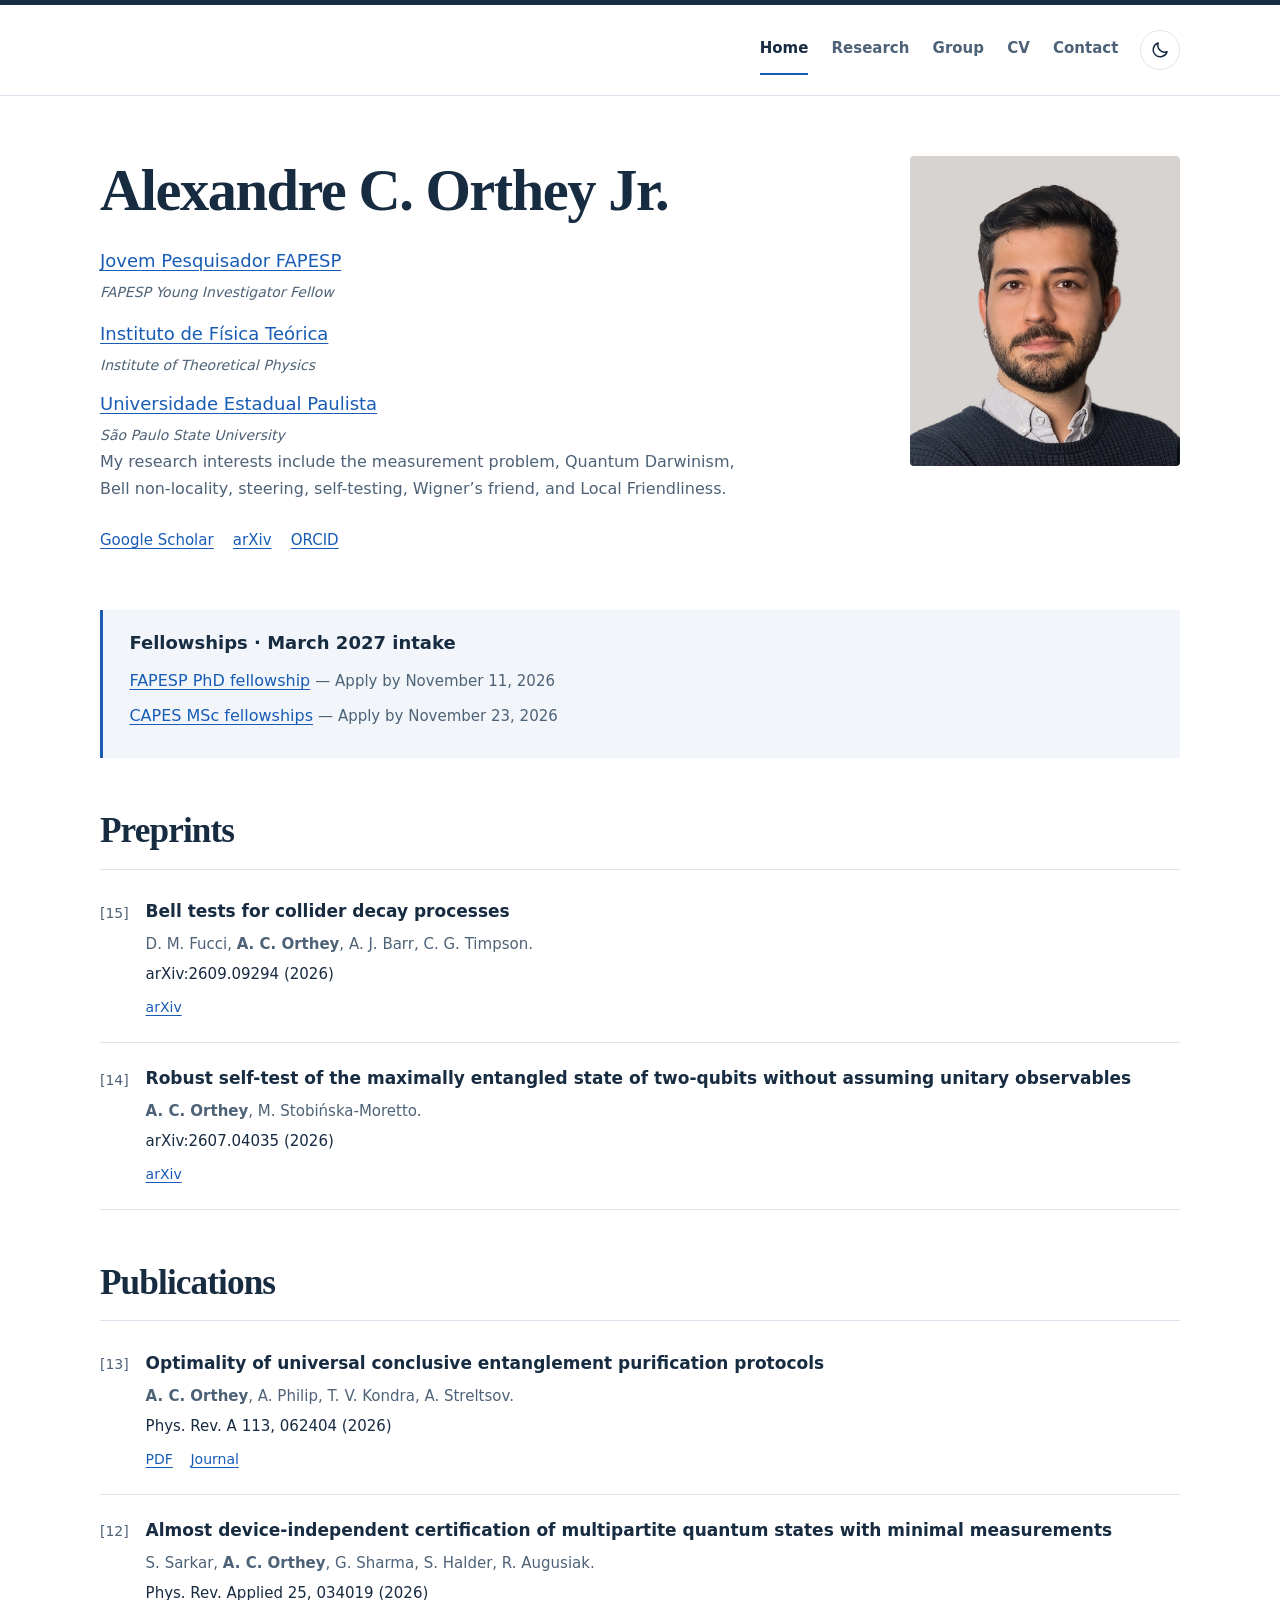
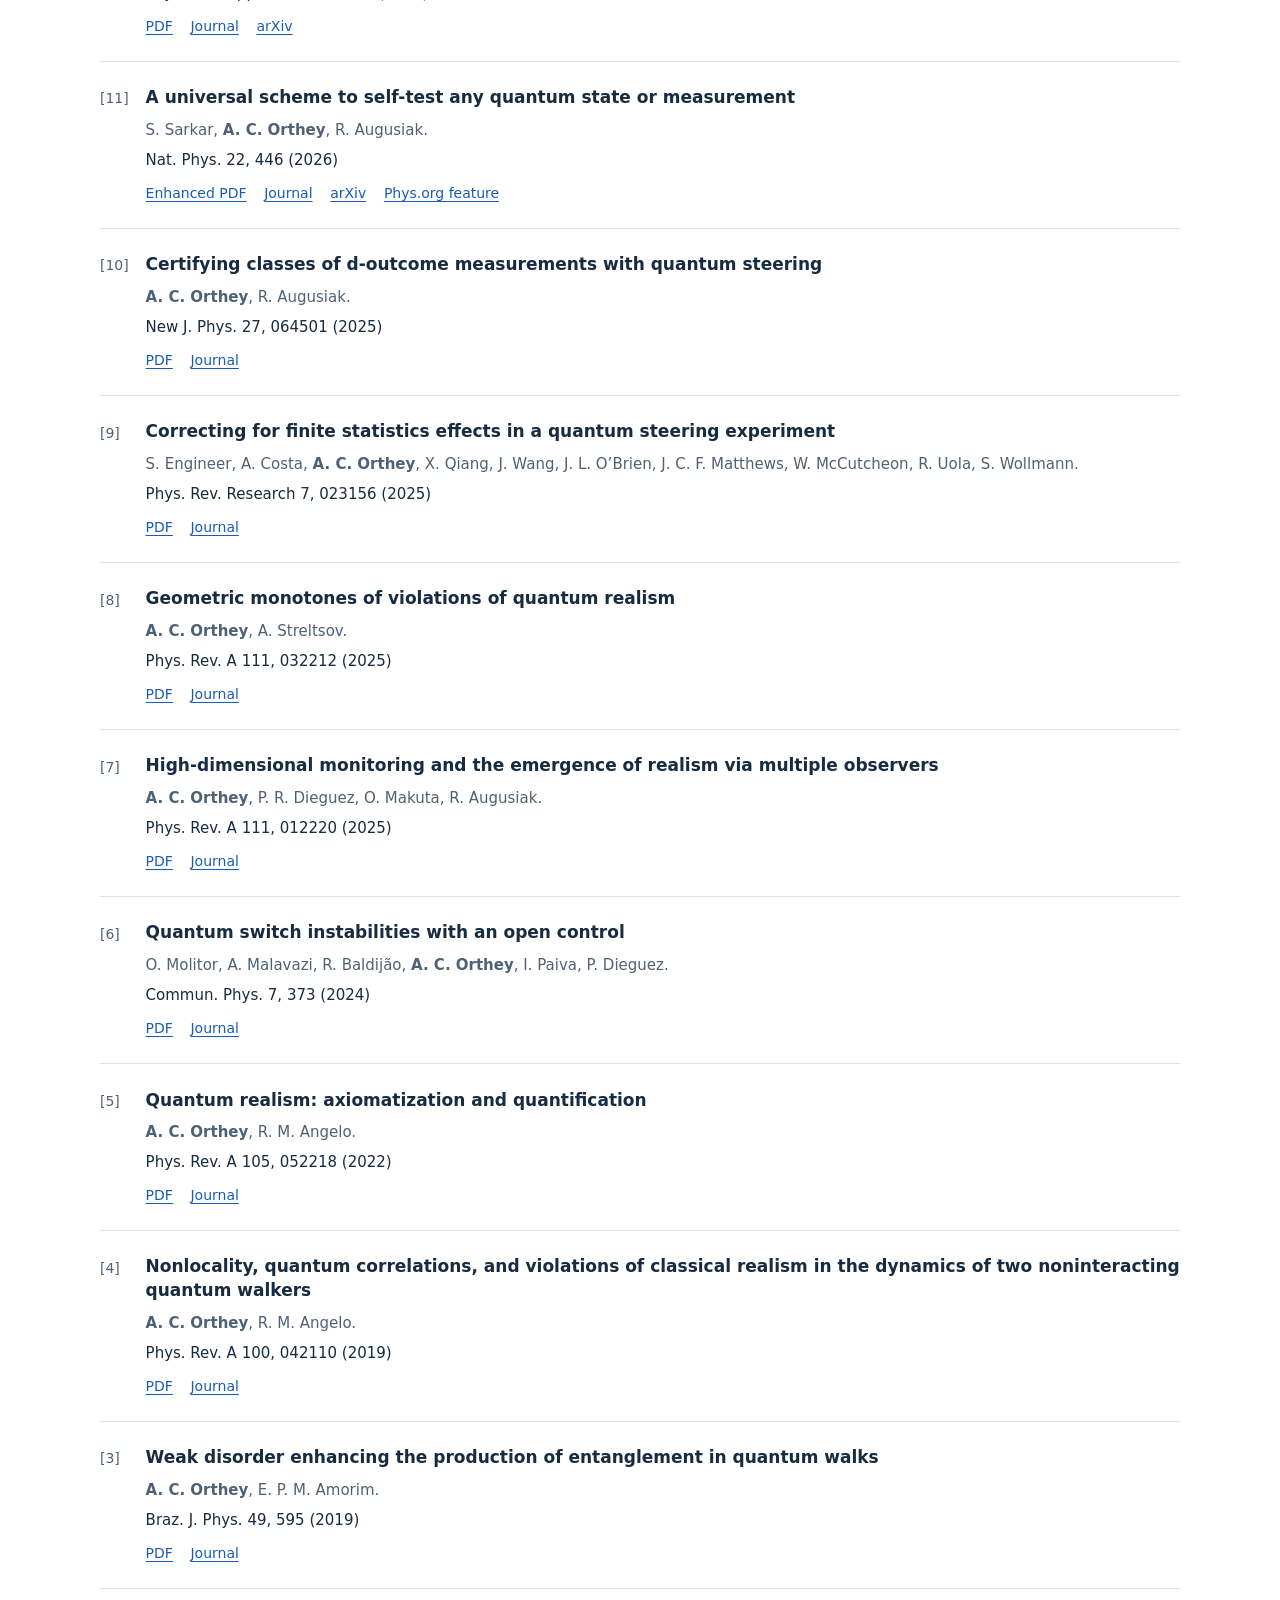
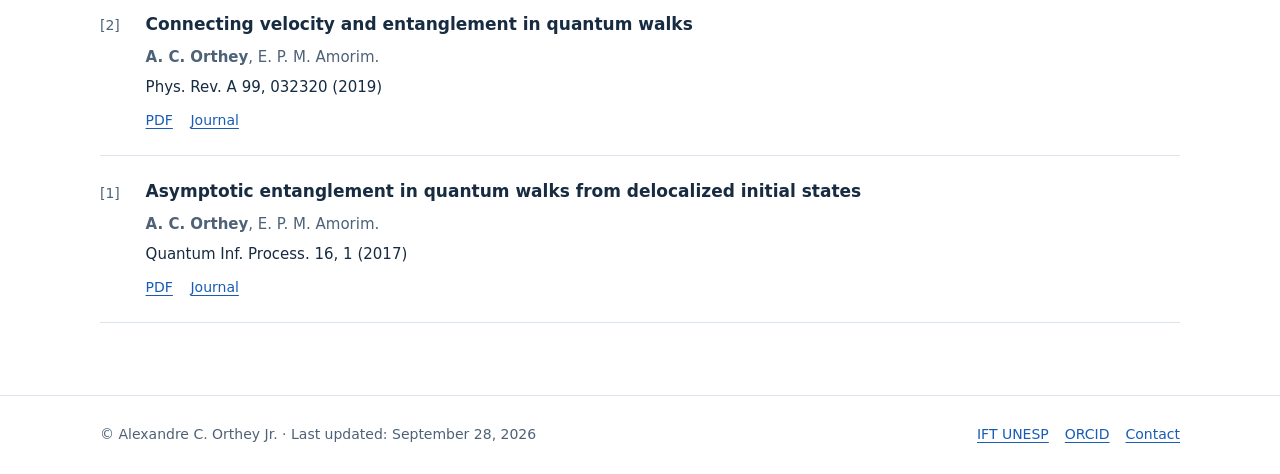
==== index.html @ 75fb73fb "Show FAPESP fellowship in Portuguese with italic English translation" ====
<!doctype html>
<html lang="en">
<head>
  <meta charset="utf-8">
  <meta name="viewport" content="width=device-width, initial-scale=1">
  <title>Alexandre C. Orthey Jr. | Quantum foundations</title>
  <meta name="description" content="Alexandre C. Orthey Jr. — quantum foundations and quantum information researcher at IFT UNESP. Research, publications, group, and academic background.">
  <link rel="icon" type="image/svg+xml" href="assets/cat.svg">
  <script>
    (function () {
      try {
        var saved = localStorage.getItem("theme");
        var theme = saved === "light" || saved === "dark"
          ? saved
          : (window.matchMedia("(prefers-color-scheme: dark)").matches ? "dark" : "light");
        document.documentElement.dataset.theme = theme;
      } catch (error) {
        document.documentElement.dataset.theme =
          window.matchMedia("(prefers-color-scheme: dark)").matches ? "dark" : "light";
      }
    }());
  </script>
  <link rel="stylesheet" href="assets/style.css?v=20260913-2">
  <script src="assets/theme.js" defer></script>
  <script data-goatcounter="https://orthey.goatcounter.com/count"
          async src="https://gc.zgo.at/count.js"></script>
  <link rel="canonical" href="https://orthey.github.io/">
</head>
<body>
  <a class="skip-link" href="#main">Skip to content</a>
  <!-- SHARED HEADER: if changing a navigation label, update it in all five pages. -->
  <header class="site-header">
    <div class="wrap header-inner header-inner-home">
      <div class="header-actions">
        <nav aria-label="Main navigation">
          <ul class="navigation">
            <li><a href="index.html" aria-current="page">Home</a></li>
            <li><a href="research.html">Research</a></li>
            <li><a href="group.html">Group</a></li>
            <li><a href="cv.html">CV</a></li>
            <li><a href="contact.html">Contact</a></li>
          </ul>
        </nav>
        <button class="theme-toggle" type="button" aria-label="Switch to dark mode" aria-pressed="false" title="Switch to dark mode">
          <svg viewBox="0 0 24 24" aria-hidden="true">
            <path class="theme-icon-moon" d="M20.5 14.2A8.5 8.5 0 0 1 9.8 3.5 8.5 8.5 0 1 0 20.5 14.2Z"/>
            <g class="theme-icon-sun">
              <circle cx="12" cy="12" r="3.5"/>
              <path d="M12 2v2M12 20v2M4.9 4.9l1.4 1.4M17.7 17.7l1.4 1.4M2 12h2M20 12h2M4.9 19.1l1.4-1.4M17.7 6.3l1.4-1.4"/>
            </g>
          </svg>
        </button>
      </div>
    </div>
  </header>
  <main class="wrap" id="main">
    <!-- INTRODUCTION -->
    <section class="hero" aria-labelledby="profile-title">
      <div>
        <h1 id="profile-title">Alexandre C. Orthey Jr.</h1>
        <div class="affiliation">
          <div class="affiliation-fellowship">
            <a href="https://bv.fapesp.br/en/auxilios/119982/quantum-resources-and-applications-in-extended-wigners-friend-scenarios/" lang="pt-BR">Jovem Pesquisador FAPESP</a><br>
            <em class="institution-translation">FAPESP Young Investigator Fellow</em>
          </div>
          <div class="institution">
            <a href="https://www.ift.unesp.br/" lang="pt-BR">Instituto de Física Teórica</a><br>
            <em class="institution-translation">Institute of Theoretical Physics</em>
          </div>
          <div class="institution">
            <a href="https://www2.unesp.br/" lang="pt-BR">Universidade Estadual Paulista</a><br>
            <em class="institution-translation">São Paulo State University</em>
          </div>
        </div>
        <p class="interests">My research interests include the measurement problem, Quantum Darwinism, Bell non-locality, steering, self-testing, Wigner’s friend, and Local Friendliness.</p>
        <div class="profile-links"><a href="https://scholar.google.com/citations?hl=en&amp;user=_CFKh98AAAAJ&amp;view_op=list_works&amp;sortby=pubdate">Google Scholar</a> <a href="https://arxiv.org/a/orthey_a_1.html">arXiv</a> <a href="https://orcid.org/0000-0001-8111-3944">ORCID</a></div>
      </div>
      <div class="hero-photo"><img class="portrait" src="assets/images/alexandre-orthey.jpg?v=20c31b17df38" alt="Alexandre C. Orthey Jr." width="270" height="310"></div>
    </section>

    <!-- OPPORTUNITIES: update these dates when a call changes. -->
    <section class="opportunities" aria-labelledby="opportunities-title">
      <h2 id="opportunities-title">Fellowships · March 2027 intake</h2>
      <p><a href="https://fapesp.br/oportunidades/9779/">FAPESP PhD fellowship</a> <span class="deadline">— Apply by November 11, 2026</span></p>
      <p><a href="https://www.ift.unesp.br/#!/pesquisa/ingresso/">CAPES MSc fellowships</a> <span class="deadline">— Apply by November 23, 2026</span></p>
    </section>

    <section class="section" aria-labelledby="preprints-title">
      <div class="section-heading"><h2 id="preprints-title">Preprints</h2></div>
      <ul class="publications">
      <!-- PUBLICATION 15: copy this entire li block to add another paper. -->
      <li class="publication">
        <span class="publication-number">[15]</span>
        <div>
          <span class="publication-title">Bell tests for collider decay processes</span>
          <p class="authors">D. M. Fucci, <strong>A. C. Orthey</strong>, A. J. Barr, C. G. Timpson.</p>
          <p class="journal">arXiv:2609.09294 (2026)</p>
          <div class="publication-links"><a href="https://arxiv.org/abs/2609.09294">arXiv</a></div>
        </div>
      </li>
      <!-- PUBLICATION 14: copy this entire li block to add another paper. -->
      <li class="publication">
        <span class="publication-number">[14]</span>
        <div>
          <span class="publication-title">Robust self-test of the maximally entangled state of two-qubits without assuming unitary observables</span>
          <p class="authors"><strong>A. C. Orthey</strong>, M. Stobińska-Moretto.</p>
          <p class="journal">arXiv:2607.04035 (2026)</p>
          <div class="publication-links"><a href="https://arxiv.org/abs/2607.04035">arXiv</a></div>
        </div>
      </li>
      </ul>
    </section>

    <section class="section" aria-labelledby="publications-title">
      <div class="section-heading"><h2 id="publications-title">Publications</h2></div>
      <ul class="publications">
      <!-- PUBLICATION 13: copy this entire li block to add another paper. -->
      <li class="publication">
        <span class="publication-number">[13]</span>
        <div>
          <span class="publication-title">Optimality of universal conclusive entanglement purification protocols</span>
          <p class="authors"><strong>A. C. Orthey</strong>, A. Philip, T. V. Kondra, A. Streltsov.</p>
          <p class="journal">Phys. Rev. A 113, 062404 (2026)</p>
          <div class="publication-links"><a href="papers/orthey2026optimality.pdf">PDF</a> <a href="https://doi.org/10.1103/bz3j-9njg">Journal</a></div>
        </div>
      </li>
      <!-- PUBLICATION 12: copy this entire li block to add another paper. -->
      <li class="publication">
        <span class="publication-number">[12]</span>
        <div>
          <span class="publication-title">Almost device-independent certification of multipartite quantum states with minimal measurements</span>
          <p class="authors">S. Sarkar, <strong>A. C. Orthey</strong>, G. Sharma, S. Halder, R. Augusiak.</p>
          <p class="journal">Phys. Rev. Applied 25, 034019 (2026)</p>
          <div class="publication-links"><a href="papers/sarkar2026almost.pdf">PDF</a> <a href="https://doi.org/10.1103/d1bt-sg46">Journal</a> <a href="http://arxiv.org/abs/2402.18522">arXiv</a></div>
        </div>
      </li>
      <!-- PUBLICATION 11: copy this entire li block to add another paper. -->
      <li class="publication">
        <span class="publication-number">[11]</span>
        <div>
          <span class="publication-title">A universal scheme to self-test any quantum state or measurement</span>
          <p class="authors">S. Sarkar, <strong>A. C. Orthey</strong>, R. Augusiak.</p>
          <p class="journal">Nat. Phys. 22, 446 (2026)</p>
          <div class="publication-links"><a href="https://rdcu.be/e6Bbq">Enhanced PDF</a> <a href="https://doi.org/10.1038/s41567-026-03181-y">Journal</a> <a href="https://arxiv.org/abs/2312.04405">arXiv</a> <a href="https://phys.org/news/2026-03-universal-scheme-quantum-state.html">Phys.org feature</a></div>
        </div>
      </li>
      <!-- PUBLICATION 10: copy this entire li block to add another paper. -->
      <li class="publication">
        <span class="publication-number">[10]</span>
        <div>
          <span class="publication-title">Certifying classes of d-outcome measurements with quantum steering</span>
          <p class="authors"><strong>A. C. Orthey</strong>, R. Augusiak.</p>
          <p class="journal">New J. Phys. 27, 064501 (2025)</p>
          <div class="publication-links"><a href="papers/orthey2025certifying.pdf">PDF</a> <a href="https://doi.org/10.1088/1367-2630/adda73">Journal</a></div>
        </div>
      </li>
      <!-- PUBLICATION 9: copy this entire li block to add another paper. -->
      <li class="publication">
        <span class="publication-number">[9]</span>
        <div>
          <span class="publication-title">Correcting for finite statistics effects in a quantum steering experiment</span>
          <p class="authors">S. Engineer, A. Costa, <strong>A. C. Orthey</strong>, X. Qiang, J. Wang, J. L. O’Brien, J. C. F. Matthews, W. McCutcheon, R. Uola, S. Wollmann.</p>
          <p class="journal">Phys. Rev. Research 7, 023156 (2025)</p>
          <div class="publication-links"><a href="papers/engineer2025correcting.pdf">PDF</a> <a href="https://doi.org/10.1103/PhysRevResearch.7.023156">Journal</a></div>
        </div>
      </li>
      <!-- PUBLICATION 8: copy this entire li block to add another paper. -->
      <li class="publication">
        <span class="publication-number">[8]</span>
        <div>
          <span class="publication-title">Geometric monotones of violations of quantum realism</span>
          <p class="authors"><strong>A. C. Orthey</strong>, A. Streltsov.</p>
          <p class="journal">Phys. Rev. A 111, 032212 (2025)</p>
          <div class="publication-links"><a href="papers/orthey2025geometric.pdf">PDF</a> <a href="https://doi.org/10.1103/PhysRevA.111.032212">Journal</a></div>
        </div>
      </li>
      <!-- PUBLICATION 7: copy this entire li block to add another paper. -->
      <li class="publication">
        <span class="publication-number">[7]</span>
        <div>
          <span class="publication-title">High-dimensional monitoring and the emergence of realism via multiple observers</span>
          <p class="authors"><strong>A. C. Orthey</strong>, P. R. Dieguez, O. Makuta, R. Augusiak.</p>
          <p class="journal">Phys. Rev. A 111, 012220 (2025)</p>
          <div class="publication-links"><a href="papers/orthey2025high.pdf">PDF</a> <a href="https://doi.org/10.1103/PhysRevA.111.012220">Journal</a></div>
        </div>
      </li>
      <!-- PUBLICATION 6: copy this entire li block to add another paper. -->
      <li class="publication">
        <span class="publication-number">[6]</span>
        <div>
          <span class="publication-title">Quantum switch instabilities with an open control</span>
          <p class="authors">O. Molitor, A. Malavazi, R. Baldijão, <strong>A. C. Orthey</strong>, I. Paiva, P. Dieguez.</p>
          <p class="journal">Commun. Phys. 7, 373 (2024)</p>
          <div class="publication-links"><a href="papers/molitor_et_al-2024-communications_physics.pdf">PDF</a> <a href="https://doi.org/10.1038/s42005-024-01843-y">Journal</a></div>
        </div>
      </li>
      <!-- PUBLICATION 5: copy this entire li block to add another paper. -->
      <li class="publication">
        <span class="publication-number">[5]</span>
        <div>
          <span class="publication-title">Quantum realism: axiomatization and quantification</span>
          <p class="authors"><strong>A. C. Orthey</strong>, R. M. Angelo.</p>
          <p class="journal">Phys. Rev. A 105, 052218 (2022)</p>
          <div class="publication-links"><a href="papers/orthey2022quantum.pdf">PDF</a> <a href="https://doi.org/10.1103/PhysRevA.105.052218">Journal</a></div>
        </div>
      </li>
      <!-- PUBLICATION 4: copy this entire li block to add another paper. -->
      <li class="publication">
        <span class="publication-number">[4]</span>
        <div>
          <span class="publication-title">Nonlocality, quantum correlations, and violations of classical realism in the dynamics of two noninteracting quantum walkers</span>
          <p class="authors"><strong>A. C. Orthey</strong>, R. M. Angelo.</p>
          <p class="journal">Phys. Rev. A 100, 042110 (2019)</p>
          <div class="publication-links"><a href="papers/orthey2019nonlocality.pdf">PDF</a> <a href="https://doi.org/10.1103/PhysRevA.100.042110">Journal</a></div>
        </div>
      </li>
      <!-- PUBLICATION 3: copy this entire li block to add another paper. -->
      <li class="publication">
        <span class="publication-number">[3]</span>
        <div>
          <span class="publication-title">Weak disorder enhancing the production of entanglement in quantum walks</span>
          <p class="authors"><strong>A. C. Orthey</strong>, E. P. M. Amorim.</p>
          <p class="journal">Braz. J. Phys. 49, 595 (2019)</p>
          <div class="publication-links"><a href="papers/orthey2019weak.pdf">PDF</a> <a href="https://doi.org/10.1007/s13538-019-00685-2">Journal</a></div>
        </div>
      </li>
      <!-- PUBLICATION 2: copy this entire li block to add another paper. -->
      <li class="publication">
        <span class="publication-number">[2]</span>
        <div>
          <span class="publication-title">Connecting velocity and entanglement in quantum walks</span>
          <p class="authors"><strong>A. C. Orthey</strong>, E. P. M. Amorim.</p>
          <p class="journal">Phys. Rev. A 99, 032320 (2019)</p>
          <div class="publication-links"><a href="papers/orthey2019connecting.pdf">PDF</a> <a href="https://doi.org/10.1103/PhysRevA.99.032320">Journal</a></div>
        </div>
      </li>
      <!-- PUBLICATION 1: copy this entire li block to add another paper. -->
      <li class="publication">
        <span class="publication-number">[1]</span>
        <div>
          <span class="publication-title">Asymptotic entanglement in quantum walks from delocalized initial states</span>
          <p class="authors"><strong>A. C. Orthey</strong>, E. P. M. Amorim.</p>
          <p class="journal">Quantum Inf. Process. 16, 1 (2017)</p>
          <div class="publication-links"><a href="papers/orthey2017asymptotic.pdf">PDF</a> <a href="https://doi.org/10.1007/s11128-017-1672-1">Journal</a></div>
        </div>
      </li>
      </ul>
    </section>
  </main>
  <footer class="site-footer">
    <div class="wrap footer-inner">
      <p>© Alexandre C. Orthey Jr. <span aria-hidden="true">·</span> Last updated: September 28, 2026</p>
      <div class="footer-links"><a href="https://www.ift.unesp.br/#!/en">IFT UNESP</a> <a href="https://orcid.org/0000-0001-8111-3944">ORCID</a> <a href="contact.html">Contact</a></div>
    </div>
  </footer>
</body>
</html>
---- assets/style.css ----
:root {
  color-scheme: light;
  --ink: #172b41;
  --muted: #4e6277;
  --accent: #185cb5;
  --line: #dce5ee;
  --soft: #f2f6fb;
  --paper: #fff;
  --link-hover: #0d3b78;
  --focus: #176bd2;
  --on-ink: #fff;
  --toggle-hover: #e7eef7;
}
:root[data-theme="dark"] {
  color-scheme: dark;
  --ink: #e7eef6;
  --muted: #a9b8c8;
  --accent: #78b7ff;
  --line: #2b4054;
  --soft: #132438;
  --paper: #0b1521;
  --link-hover: #acd3ff;
  --focus: #89c2ff;
  --on-ink: #0b1521;
  --toggle-hover: #1a3046;
}
@media (prefers-color-scheme: dark) {
  :root:not([data-theme]) {
    color-scheme: dark;
    --ink: #e7eef6;
    --muted: #a9b8c8;
    --accent: #78b7ff;
    --line: #2b4054;
    --soft: #132438;
    --paper: #0b1521;
    --link-hover: #acd3ff;
    --focus: #89c2ff;
    --on-ink: #0b1521;
    --toggle-hover: #1a3046;
  }
}
* { box-sizing: border-box; }
html { scroll-behavior: smooth; }
body { margin: 0; color: var(--ink); background: var(--paper); font: 1rem/1.7 system-ui, -apple-system, BlinkMacSystemFont, "Segoe UI", sans-serif; }
a { color: var(--accent); text-decoration-thickness: .07em; text-underline-offset: .18em; overflow-wrap: anywhere; }
a:hover { color: var(--link-hover); }
a:focus-visible { outline: 3px solid var(--focus); outline-offset: 5px; border-radius: 2px; }
img { max-width: 100%; height: auto; display: block; }
p { margin: 0 0 1.1rem; }
h1, h2, h3 { line-height: 1.2; font-weight: 600; }
h1, h2 { font-family: Georgia, "Times New Roman", serif; letter-spacing: -.025em; }
h1 { font-size: clamp(2.35rem, 5vw, 3.65rem); margin: 0 0 1.25rem; }
h2 { font-size: clamp(1.7rem, 3vw, 2.2rem); margin: 0 0 1.5rem; }
h3 { font-size: 1.15rem; margin: 0 0 .65rem; }
.wrap { width: min(1080px, calc(100% - 3rem)); margin-inline: auto; }
.skip-link { position: absolute; top: -6rem; left: 1rem; z-index: 10; padding: .7rem 1rem; background: var(--ink); color: var(--on-ink); }
.skip-link:focus { top: 1rem; }
.site-header { border-top: 5px solid var(--ink); border-bottom: 1px solid var(--line); }
.header-inner { min-height: 90px; display: flex; align-items: center; justify-content: space-between; gap: 2rem; }
.header-inner-home { justify-content: flex-end; }
.header-actions { display: flex; align-items: center; justify-content: flex-end; gap: 1.35rem; margin-left: auto; }
.brand { color: var(--ink); font-weight: 650; font-size: 1rem; text-decoration: none; white-space: nowrap; }
.navigation { display: flex; flex-wrap: wrap; gap: .4rem 1.45rem; padding: 0; margin: 0; list-style: none; }
.navigation a { display: block; padding: .7rem 0; color: var(--muted); font-size: .9375rem; font-weight: 550; text-decoration: none; border-bottom: 2px solid transparent; }
.navigation a[aria-current="page"] { color: var(--ink); border-color: var(--accent); }
.navigation a:hover { color: var(--accent); }
.theme-toggle { display: grid; flex: 0 0 auto; place-items: center; width: 40px; height: 40px; padding: 0; border: 1px solid var(--line); border-radius: 50%; color: var(--ink); background: var(--paper); cursor: pointer; }
.theme-toggle:hover { color: var(--accent); background: var(--toggle-hover); }
.theme-toggle:focus-visible { outline: 3px solid var(--focus); outline-offset: 3px; }
.theme-toggle svg { width: 20px; height: 20px; fill: none; stroke: currentColor; stroke-width: 1.8; stroke-linecap: round; stroke-linejoin: round; }
.theme-icon-sun { display: none; }
:root[data-theme="dark"] .theme-icon-moon { display: none; }
:root[data-theme="dark"] .theme-icon-sun { display: block; }
main { padding-block: 3.75rem 4.5rem; min-height: 65vh; }
.eyebrow { margin: 0 0 1rem; color: var(--accent); text-transform: uppercase; letter-spacing: .12em; font-size: .875rem; font-weight: 650; }
.hero { display: grid; grid-template-columns: minmax(0, 1fr) 270px; gap: 4.5rem; align-items: start; padding-bottom: 3.5rem; }
.hero h1 { max-width: none; white-space: nowrap; }
.hero .affiliation { font-size: 1.125rem; line-height: 1.65; }
.affiliation-fellowship { margin-bottom: .85rem; }
.institution + .institution { margin-top: .65rem; }
.institution-translation { color: var(--muted); font-size: .875rem; line-height: 1.45; }
.hero .interests { color: var(--muted); max-width: 650px; }
.portrait { width: 100%; height: 310px; object-fit: cover; object-position: center 32%; border-radius: 4px; }
.profile-links { display: flex; flex-wrap: wrap; gap: .5rem 1.2rem; margin-top: 1.6rem; font-size: .9375rem; }
.section { margin-top: 3.25rem; }
.section-heading { display: flex; align-items: baseline; gap: 1rem; justify-content: space-between; border-bottom: 1px solid var(--line); margin-bottom: 1.4rem; }
.section-heading h2 { margin-bottom: 1rem; }
.opportunities { background: var(--soft); border-left: 3px solid var(--accent); padding: 1.35rem 1.65rem; }
.opportunities h2 { font: 600 1.125rem/1.3 system-ui, sans-serif; letter-spacing: 0; margin-bottom: .8rem; }
.opportunities p { margin: .45rem 0; }
.deadline { color: var(--muted); font-size: .9375rem; }
.publications { list-style: none; margin: 0; padding: 0; }
.publication { display: grid; grid-template-columns: 2.1rem minmax(0, 1fr); gap: .75rem; padding: 1.4rem 0; border-bottom: 1px solid var(--line); }
.publication:first-child { padding-top: .4rem; }
.publication-number { font-variant-numeric: tabular-nums; color: var(--muted); font-size: .875rem; padding-top: .2rem; }
.publication-title { display: inline-block; color: var(--ink); font-weight: 600; font-size: 1.0625rem; line-height: 1.45; text-decoration: none; }
.publication p { margin: .4rem 0 0; }
.authors { color: var(--muted); font-size: .9375rem; line-height: 1.6; }
.journal { font-size: .9375rem; }
.publication-links { display: flex; flex-wrap: wrap; gap: .3rem 1.1rem; font-size: .875rem; margin-top: .5rem; }
.page-intro { max-width: 820px; margin-bottom: 2.8rem; }
.page-intro > p:not(.eyebrow) { font-size: 1.125rem; color: var(--muted); }
.research-topic { display: grid; grid-template-columns: minmax(0, 3fr) minmax(0, 2fr); align-items: start; gap: 3rem; padding-block: 2.5rem; border-top: 1px solid var(--line); }
.research-topic h2 { font-size: 1.85rem; }
.research-topic figure { margin: .35rem 0 0; }
:root[data-theme="dark"] .research-topic figure { padding: .75rem; border-radius: 4px; background: #f8fafc; }
.research-topic figure img { width: 100%; max-height: 420px; object-fit: contain; }
.selected-papers { padding-left: 1.25rem; }
.selected-papers li { padding-left: .25rem; margin: .8rem 0; }
.paper-detail { display: block; color: var(--muted); font-size: .9375rem; margin-top: .15rem; }
.group-grid { display: grid; grid-template-columns: repeat(3, minmax(0, 1fr)); gap: 2rem; }
.member { border-bottom: 1px solid var(--line); padding-bottom: 1.5rem; }
.member img { width: 100%; height: 280px; object-fit: cover; object-position: center 30%; border-radius: 4px; margin-bottom: 1.3rem; }
.member p { color: var(--muted); margin: .2rem 0; }
.member a { display: inline-block; margin-top: .55rem; font-size: .9375rem; }
.timeline { list-style: none; margin: 0; padding: 0; }
.timeline-entry { display: grid; grid-template-columns: 145px minmax(0, 1fr); gap: 2rem; border-top: 1px solid var(--line); padding-block: 1.65rem; }
.timeline-date { color: var(--muted); font-size: .9375rem; font-variant-numeric: tabular-nums; }
.timeline-entry p { margin: .4rem 0 0; }
.timeline-entry .detail { color: var(--muted); font-size: .9375rem; }
.contact-grid { display: grid; grid-template-columns: 1fr 1fr; gap: 4rem; padding-top: 1rem; }
.contact-grid h2 { font-size: 1.75rem; }
address { font-style: normal; }
.contact-list { list-style: none; padding: 0; margin: 0; }
.contact-list li { margin-bottom: 1.25rem; }
.contact-label { display: block; color: var(--muted); font-size: .875rem; margin-bottom: .2rem; }
.site-footer { border-top: 1px solid var(--line); padding-block: 1.7rem; color: var(--muted); font-size: .875rem; }
.footer-inner { display: flex; flex-wrap: wrap; justify-content: space-between; gap: .6rem 1.5rem; }
.site-footer p { margin: 0; }
.footer-links { display: flex; flex-wrap: wrap; gap: 1rem; }
@media (max-width: 800px) {
  .header-inner { flex-direction: column; align-items: flex-start; gap: .5rem; padding-block: 1.2rem .6rem; }
  .header-actions { width: 100%; justify-content: space-between; margin-left: 0; }
  .navigation { gap: .25rem 1.4rem; }
  main { padding-block: 2.6rem 3rem; }
  .hero { gap: 2rem; grid-template-columns: minmax(0, 1fr) 200px; }
  .portrait { height: 260px; }
  .research-topic { grid-template-columns: minmax(0, 3fr) minmax(0, 2fr); gap: 2rem; }
  .group-grid { gap: 1.4rem; }
  .member img { height: 225px; }
}
@media (max-width: 580px) {
  .wrap { width: calc(100% - 2rem); }
  .brand { font-size: .9375rem; }
  .navigation { gap: .1rem 1.05rem; }
  .header-actions { align-items: flex-start; gap: .75rem; }
  .navigation a { font-size: .9375rem; }
  .hero { grid-template-columns: 1fr; gap: 2rem; padding-bottom: 2rem; }
  .hero h1 { font-size: clamp(1.35rem, 7.5vw, 2.35rem); }
  .hero-photo { width: min(260px, 80%); }
  .portrait { height: 280px; }
  .opportunities { padding: 1.2rem; }
  .section { margin-top: 2.6rem; }
  .section-heading { align-items: start; }
  .publication { grid-template-columns: 1.6rem minmax(0, 1fr); gap: .5rem; }
  .research-topic, .contact-grid { grid-template-columns: 1fr; gap: 1.5rem; }
  .research-topic figure { width: min(320px, 100%); }
  .group-grid { grid-template-columns: 1fr; gap: 2rem; }
  .member { display: grid; grid-template-columns: 115px minmax(0, 1fr); gap: 1.2rem; }
  .member img { height: 150px; margin: 0; }
  .timeline-entry { grid-template-columns: 1fr; gap: .55rem; }
  .contact-grid { gap: 2.4rem; }
}
@media (prefers-reduced-motion: no-preference) {
  body, .site-header, .site-footer, .opportunities, .theme-toggle { transition: color .2s ease, background-color .2s ease, border-color .2s ease; }
}
@media (prefers-reduced-motion: reduce) { html { scroll-behavior: auto; } }
@media print {
  .site-header, .site-footer, .skip-link, .theme-toggle { display: none; }
  .wrap { width: 100%; }
  main { padding: 0; }
  .publication, .timeline-entry, .member { break-inside: avoid; }
  a { color: inherit; }
}
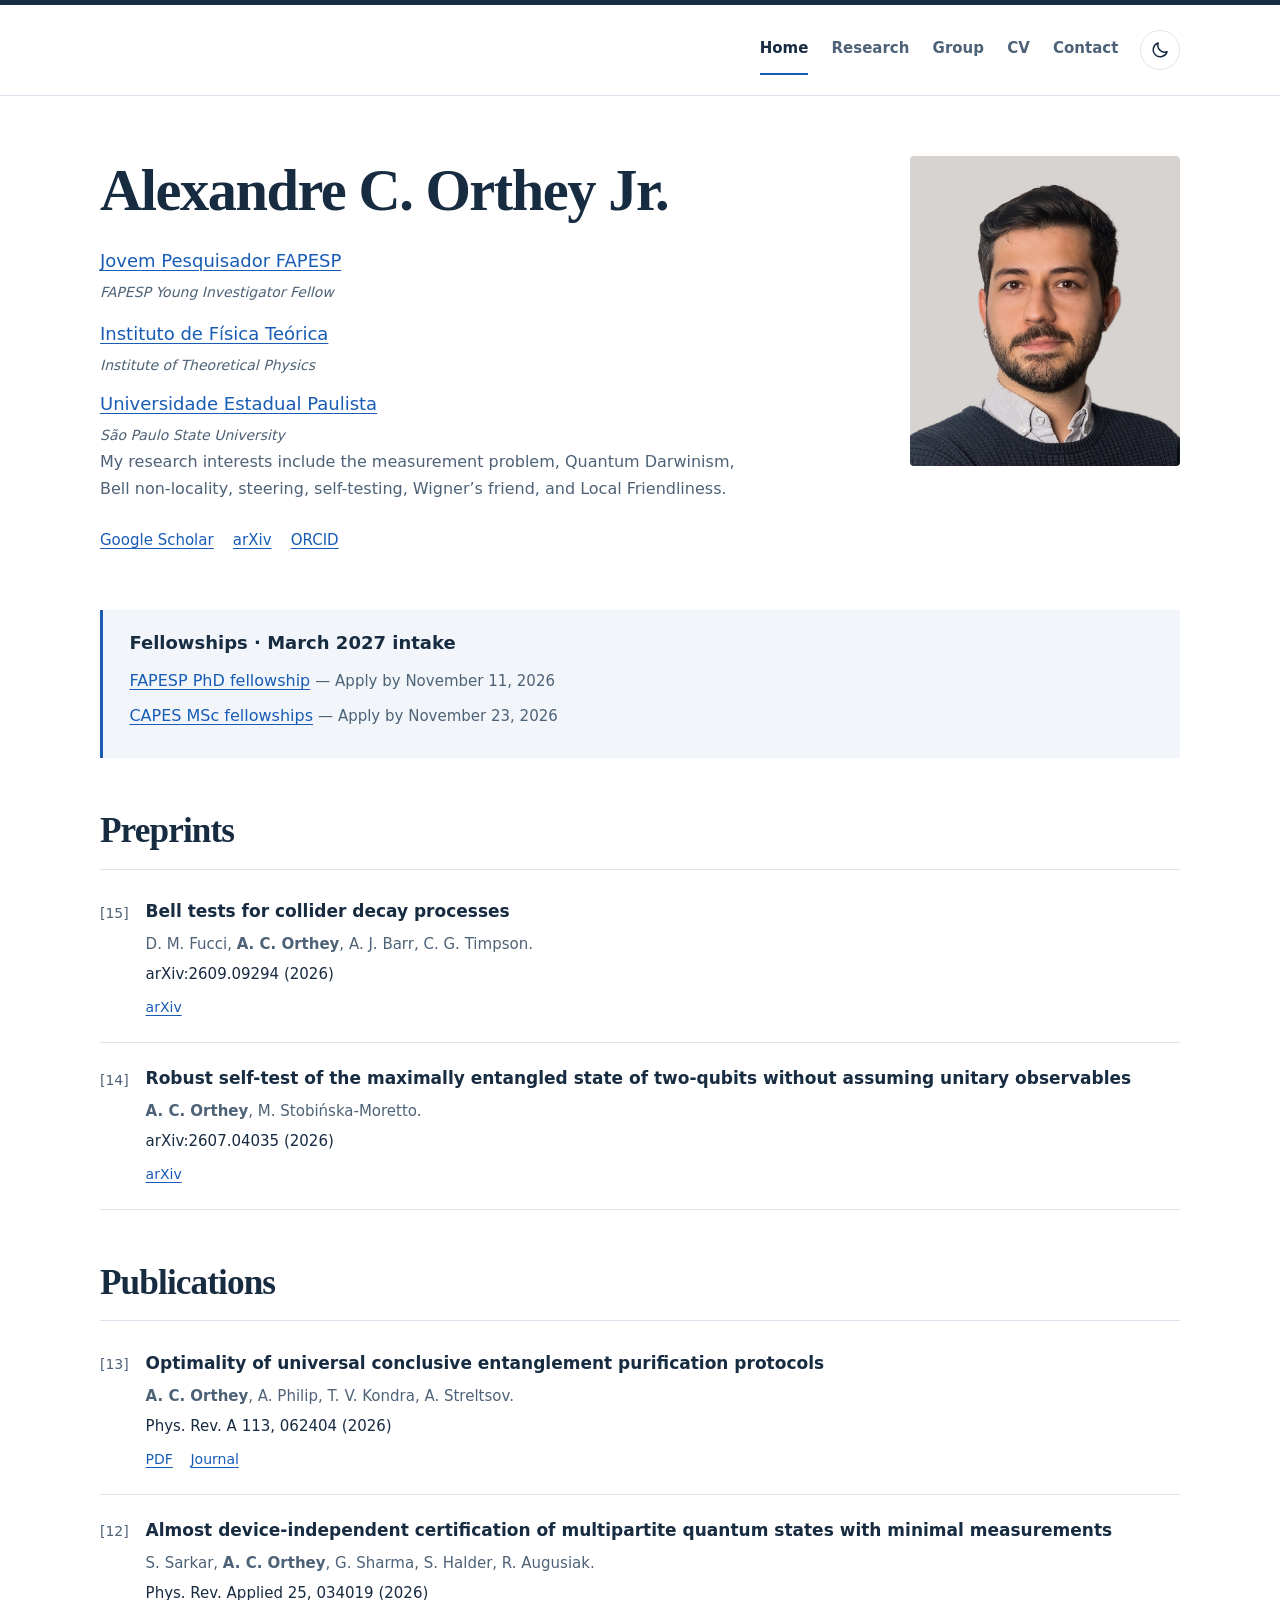
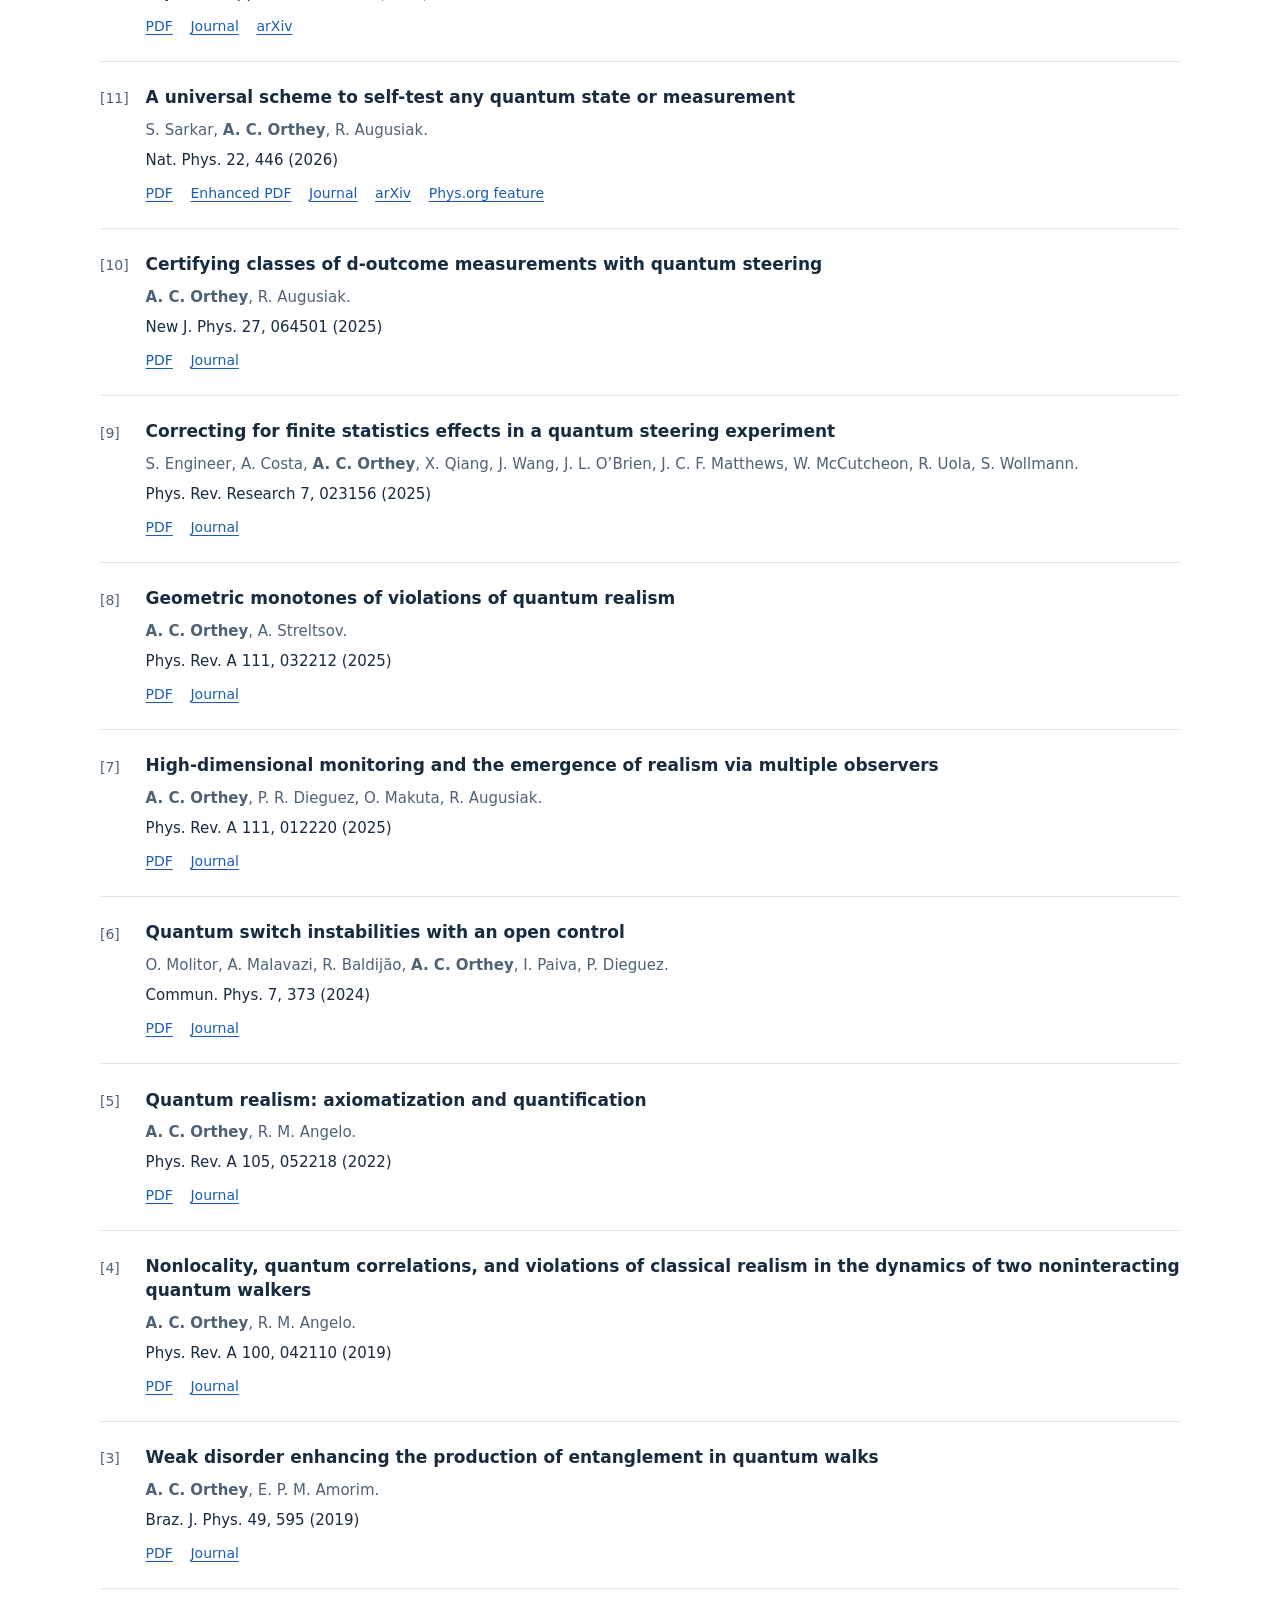
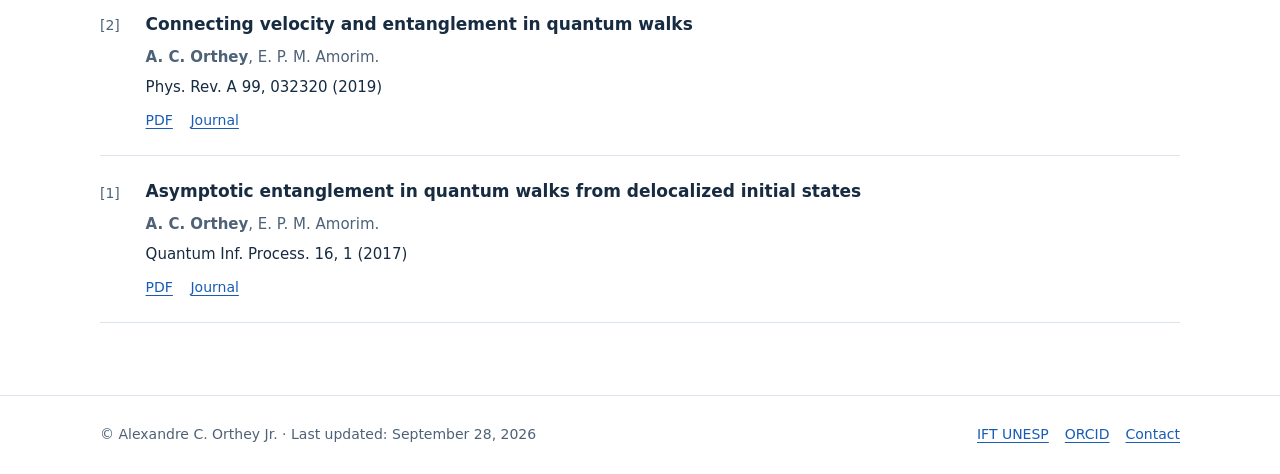
==== commit 4e2912b5: "Add Nature Physics article PDF link to home page" ====
--- a/index.html
+++ b/index.html
@@ -141,7 +141,7 @@
           <span class="publication-title">A universal scheme to self-test any quantum state or measurement</span>
           <p class="authors">S. Sarkar, <strong>A. C. Orthey</strong>, R. Augusiak.</p>
           <p class="journal">Nat. Phys. 22, 446 (2026)</p>
-          <div class="publication-links"><a href="https://rdcu.be/e6Bbq">Enhanced PDF</a> <a href="https://doi.org/10.1038/s41567-026-03181-y">Journal</a> <a href="https://arxiv.org/abs/2312.04405">arXiv</a> <a href="https://phys.org/news/2026-03-universal-scheme-quantum-state.html">Phys.org feature</a></div>
+          <div class="publication-links"><a href="papers/Sarkar_et_al-2026-Nature_Physics.pdf">PDF</a> <a href="https://rdcu.be/e6Bbq">Enhanced PDF</a> <a href="https://doi.org/10.1038/s41567-026-03181-y">Journal</a> <a href="https://arxiv.org/abs/2312.04405">arXiv</a> <a href="https://phys.org/news/2026-03-universal-scheme-quantum-state.html">Phys.org feature</a></div>
         </div>
       </li>
       <!-- PUBLICATION 10: copy this entire li block to add another paper. -->
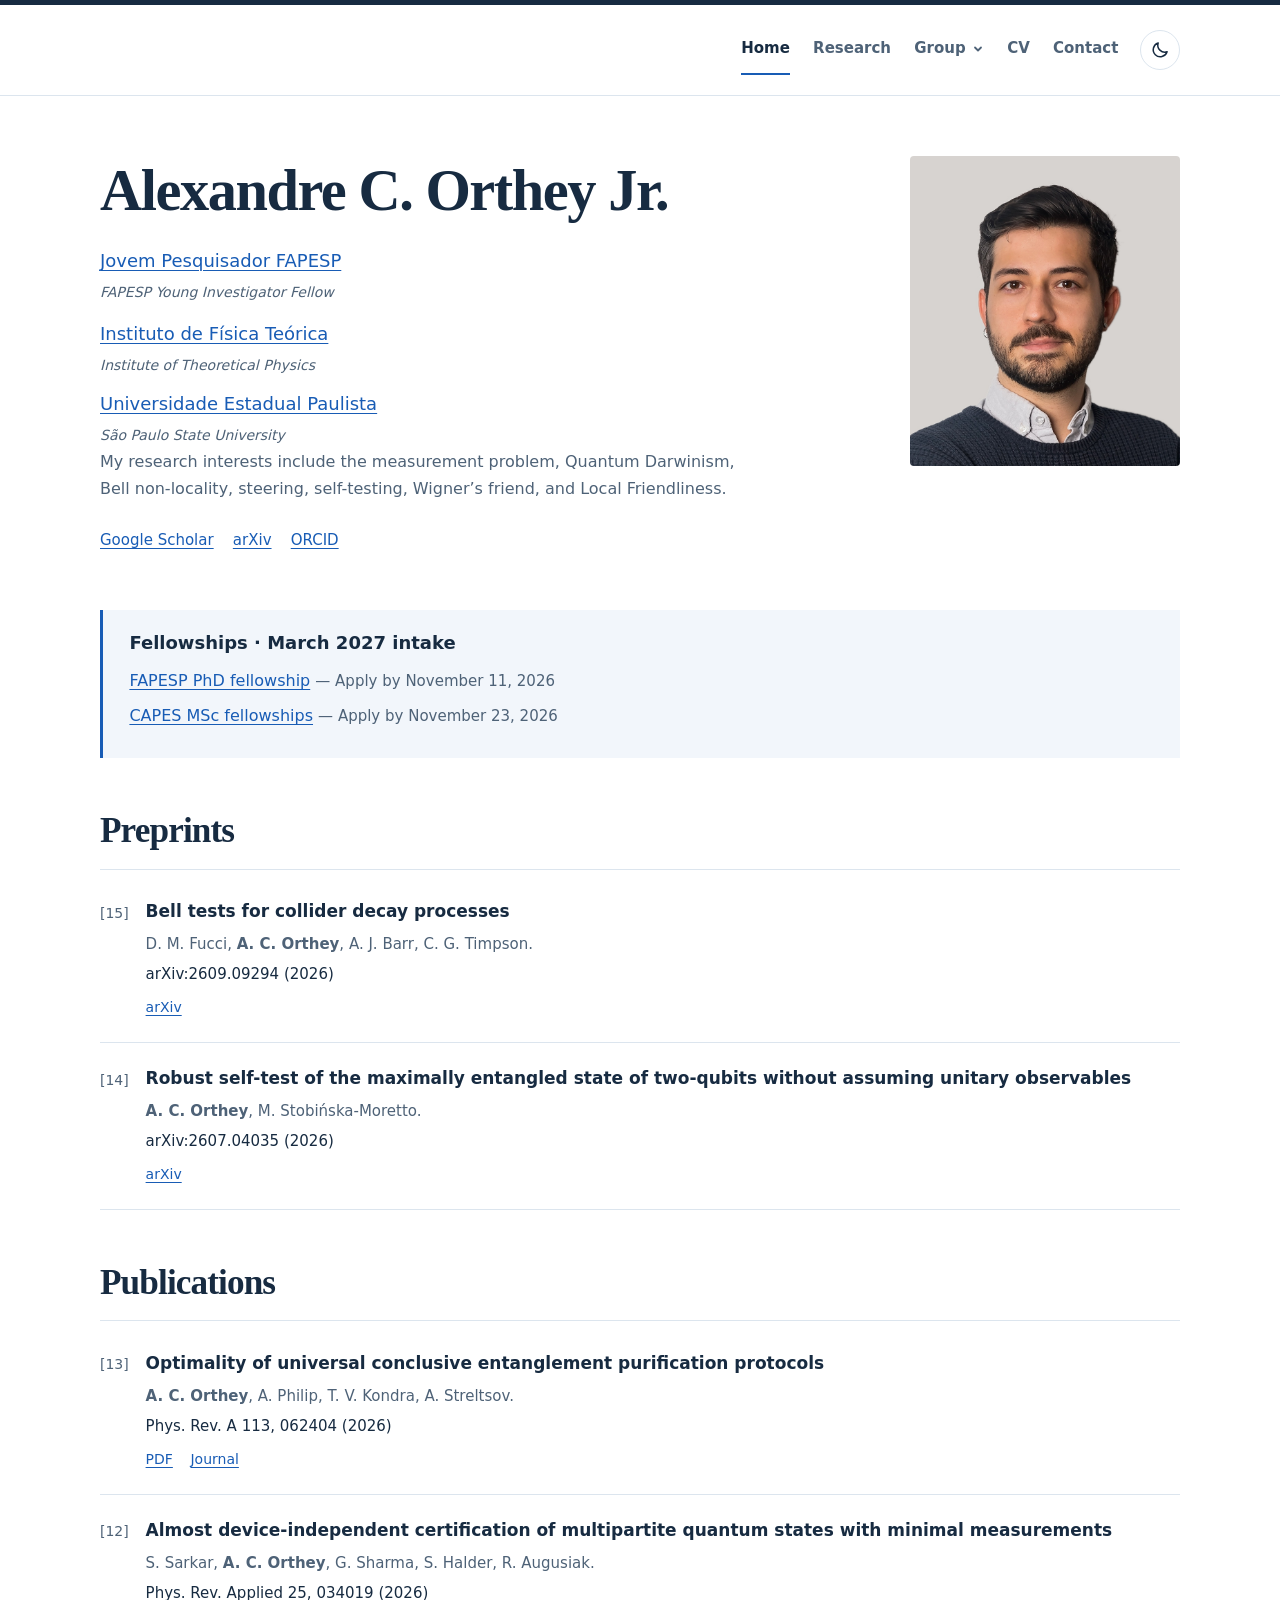
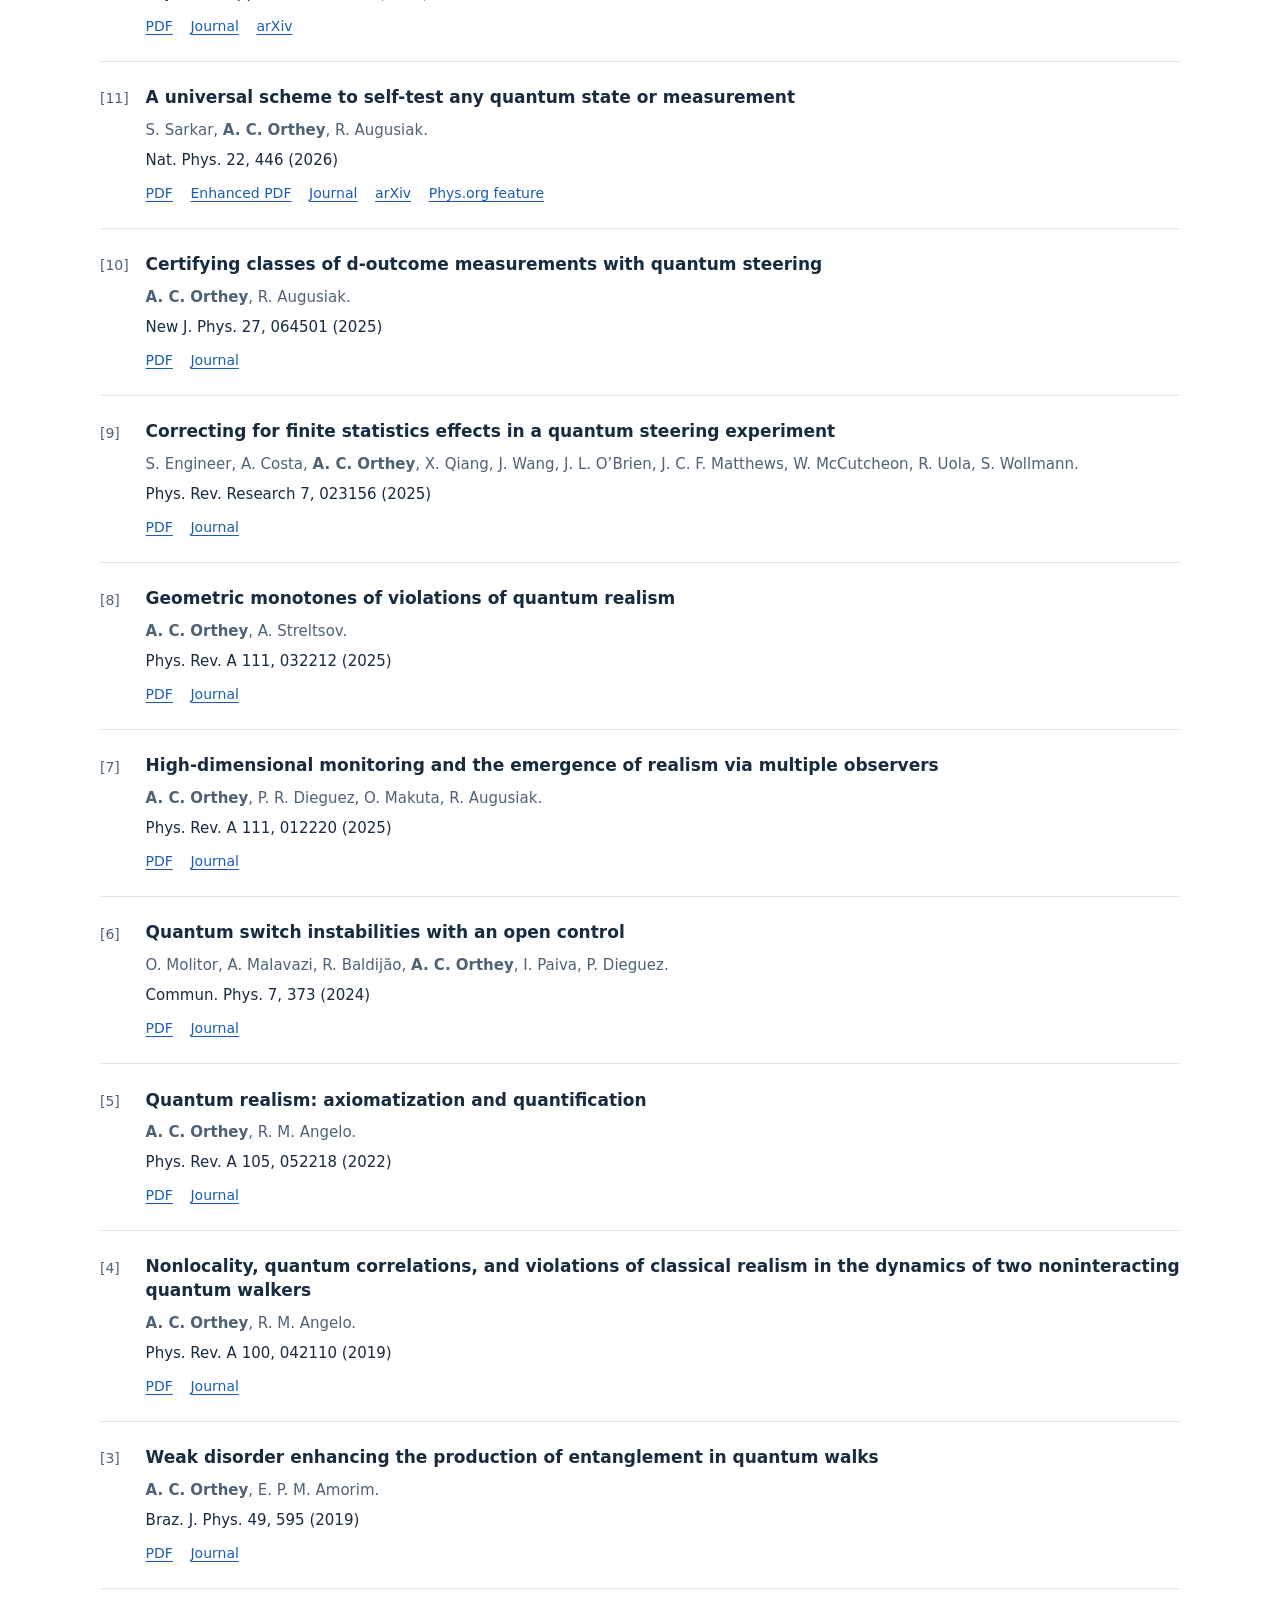
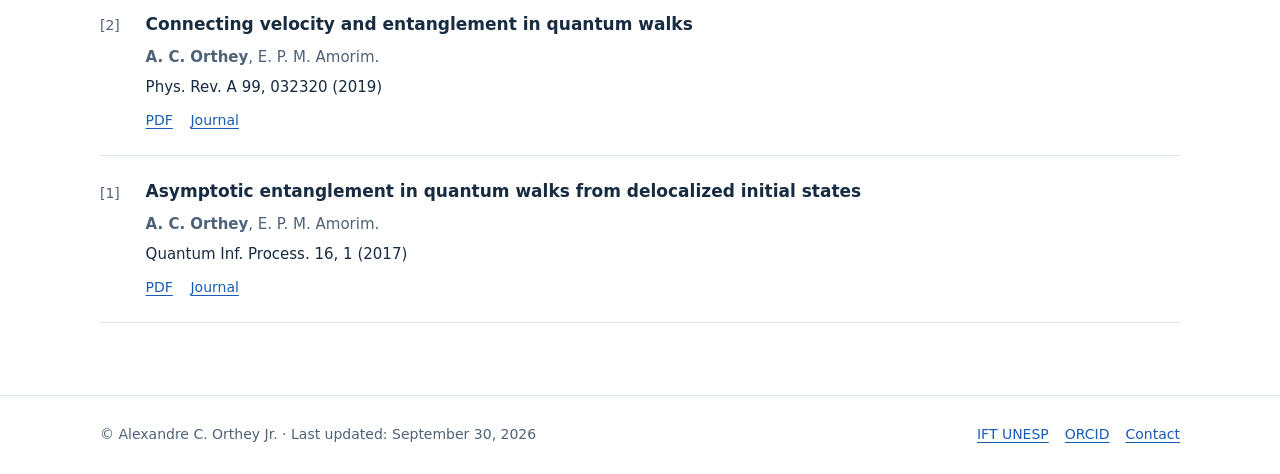
==== commit c5996916: "Add Group dropdown with Members, News, and Visitors" ====
--- a/index.html
+++ b/index.html
@@ -20,15 +20,16 @@
       }
     }());
   </script>
-  <link rel="stylesheet" href="assets/style.css?v=20260913-2">
+  <link rel="stylesheet" href="assets/style.css?v=20260930">
   <script src="assets/theme.js" defer></script>
+  <script src="assets/navigation.js" defer></script>
   <script data-goatcounter="https://orthey.goatcounter.com/count"
           async src="https://gc.zgo.at/count.js"></script>
   <link rel="canonical" href="https://orthey.github.io/">
 </head>
 <body>
   <a class="skip-link" href="#main">Skip to content</a>
-  <!-- SHARED HEADER: if changing a navigation label, update it in all five pages. -->
+  <!-- SHARED HEADER: if changing a navigation label, update it in all pages. -->
   <header class="site-header">
     <div class="wrap header-inner header-inner-home">
       <div class="header-actions">
@@ -36,7 +37,16 @@
           <ul class="navigation">
             <li><a href="index.html" aria-current="page">Home</a></li>
             <li><a href="research.html">Research</a></li>
-            <li><a href="group.html">Group</a></li>
+            <li>
+              <details class="nav-dropdown">
+                <summary>Group <svg viewBox="0 0 12 12" aria-hidden="true"><path d="m3 4.5 3 3 3-3"/></svg></summary>
+                <ul class="nav-submenu">
+                  <li><a href="group.html">Members</a></li>
+                  <li><a href="news.html">News</a></li>
+                  <li><a href="visitors.html">Visitors</a></li>
+                </ul>
+              </details>
+            </li>
             <li><a href="cv.html">CV</a></li>
             <li><a href="contact.html">Contact</a></li>
           </ul>
@@ -249,7 +259,7 @@
   </main>
   <footer class="site-footer">
     <div class="wrap footer-inner">
-      <p>© Alexandre C. Orthey Jr. <span aria-hidden="true">·</span> Last updated: September 28, 2026</p>
+      <p>© Alexandre C. Orthey Jr. <span aria-hidden="true">·</span> Last updated: September 30, 2026</p>
       <div class="footer-links"><a href="https://www.ift.unesp.br/#!/en">IFT UNESP</a> <a href="https://orcid.org/0000-0001-8111-3944">ORCID</a> <a href="contact.html">Contact</a></div>
     </div>
   </footer>
--- a/assets/style.css
+++ b/assets/style.css
@@ -61,9 +61,21 @@
 .header-actions { display: flex; align-items: center; justify-content: flex-end; gap: 1.35rem; margin-left: auto; }
 .brand { color: var(--ink); font-weight: 650; font-size: 1rem; text-decoration: none; white-space: nowrap; }
 .navigation { display: flex; flex-wrap: wrap; gap: .4rem 1.45rem; padding: 0; margin: 0; list-style: none; }
-.navigation a { display: block; padding: .7rem 0; color: var(--muted); font-size: .9375rem; font-weight: 550; text-decoration: none; border-bottom: 2px solid transparent; }
-.navigation a[aria-current="page"] { color: var(--ink); border-color: var(--accent); }
-.navigation a:hover { color: var(--accent); }
+.navigation > li > a, .nav-dropdown > summary { display: block; padding: .7rem 0; color: var(--muted); font-size: .9375rem; font-weight: 550; text-decoration: none; border-bottom: 2px solid transparent; }
+.navigation > li > a[aria-current="page"], .nav-dropdown.is-current > summary { color: var(--ink); border-color: var(--accent); }
+.navigation > li > a:hover, .nav-dropdown > summary:hover { color: var(--accent); }
+.nav-dropdown { position: relative; }
+.nav-dropdown > summary { display: flex; align-items: center; gap: .4rem; list-style: none; cursor: pointer; }
+.nav-dropdown > summary::-webkit-details-marker { display: none; }
+.nav-dropdown > summary::marker { content: ""; }
+.nav-dropdown > summary:focus-visible { outline: 3px solid var(--focus); outline-offset: 5px; border-radius: 2px; }
+.nav-dropdown > summary svg { width: 12px; height: 12px; fill: none; stroke: currentColor; stroke-width: 1.8; stroke-linecap: round; stroke-linejoin: round; }
+.nav-dropdown[open] > summary svg { transform: rotate(180deg); }
+.nav-submenu { position: absolute; z-index: 5; top: 100%; left: -.75rem; width: 10rem; margin: 0; padding: .4rem; list-style: none; background: var(--paper); border: 1px solid var(--line); border-radius: 4px; box-shadow: 0 8px 24px rgb(0 0 0 / .12); }
+.nav-submenu a { display: block; padding: .55rem .75rem; border-radius: 2px; color: var(--muted); font-size: .9375rem; font-weight: 550; text-decoration: none; }
+.nav-submenu a:hover, .nav-submenu a:focus-visible { color: var(--accent); background: var(--soft); }
+.nav-submenu a:focus-visible { outline-offset: -2px; }
+.nav-submenu a[aria-current="page"] { color: var(--accent); background: var(--soft); }
 .theme-toggle { display: grid; flex: 0 0 auto; place-items: center; width: 40px; height: 40px; padding: 0; border: 1px solid var(--line); border-radius: 50%; color: var(--ink); background: var(--paper); cursor: pointer; }
 .theme-toggle:hover { color: var(--accent); background: var(--toggle-hover); }
 .theme-toggle:focus-visible { outline: 3px solid var(--focus); outline-offset: 3px; }
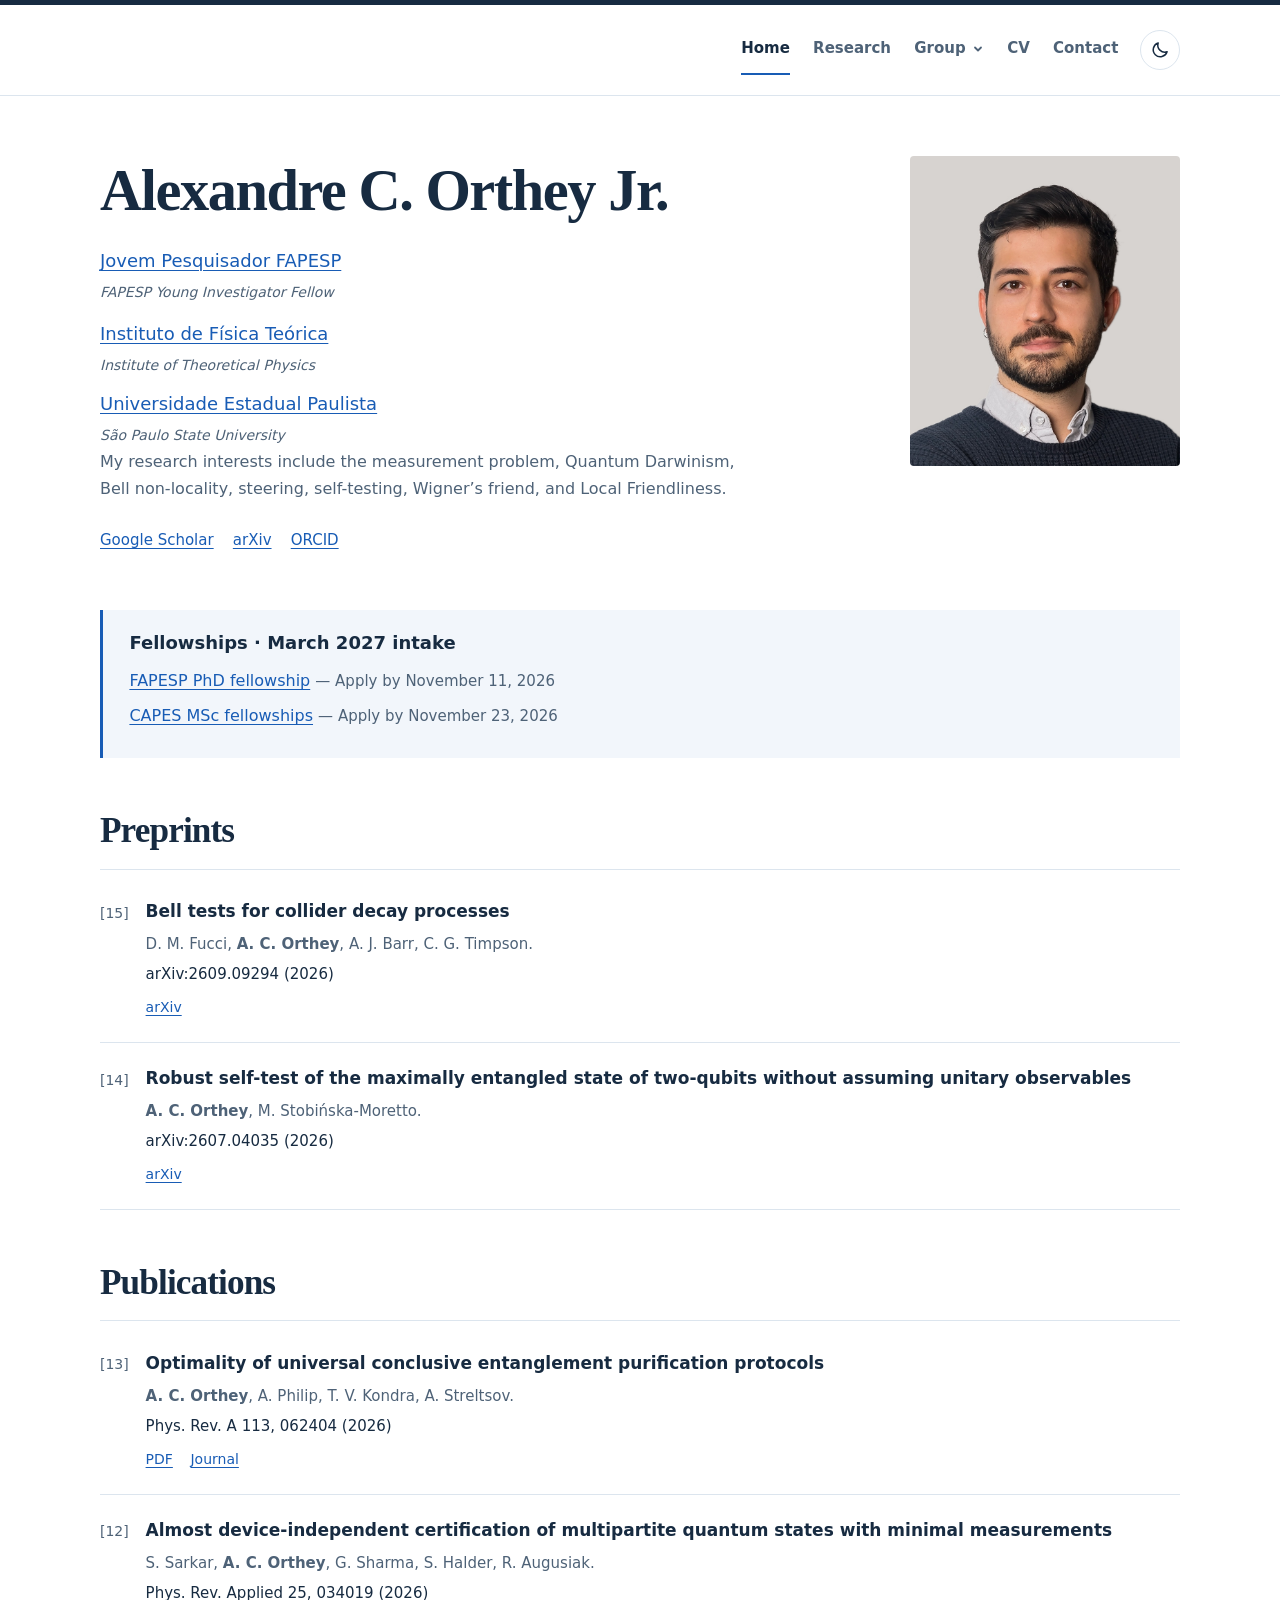
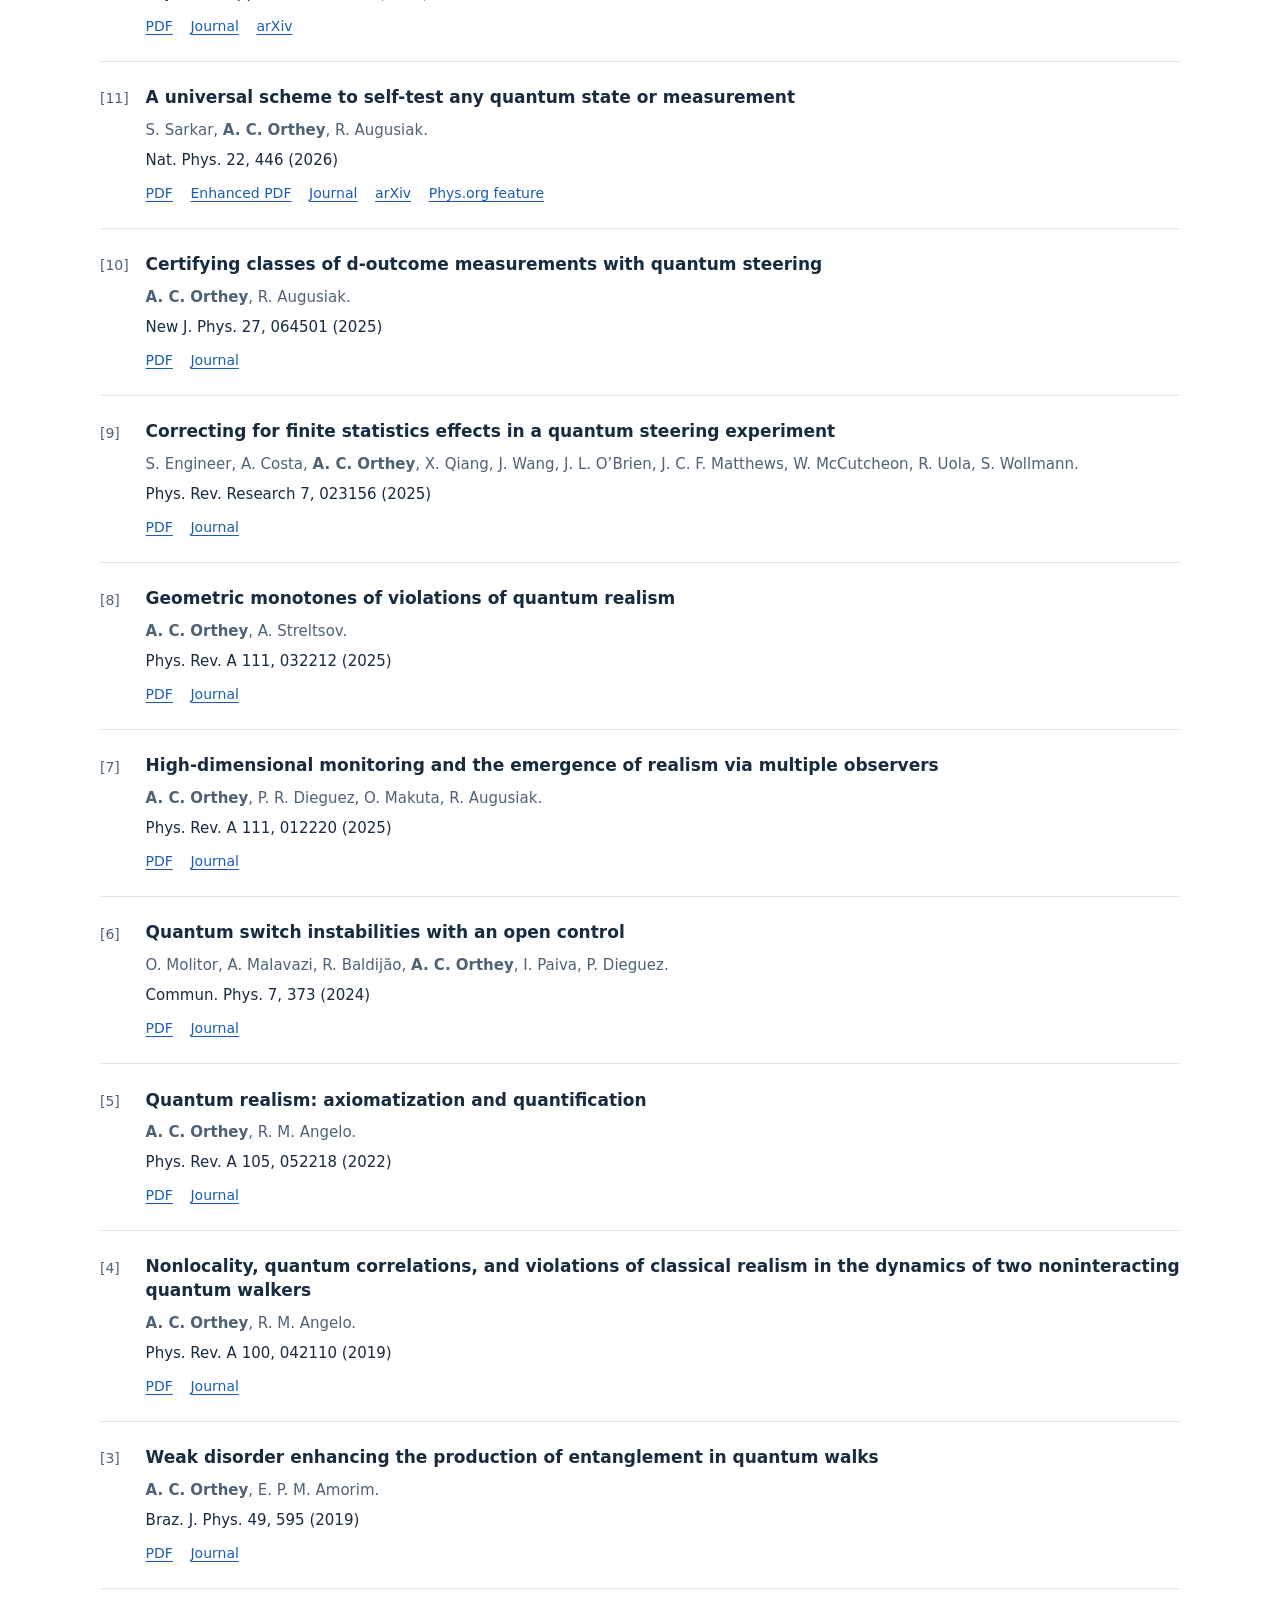
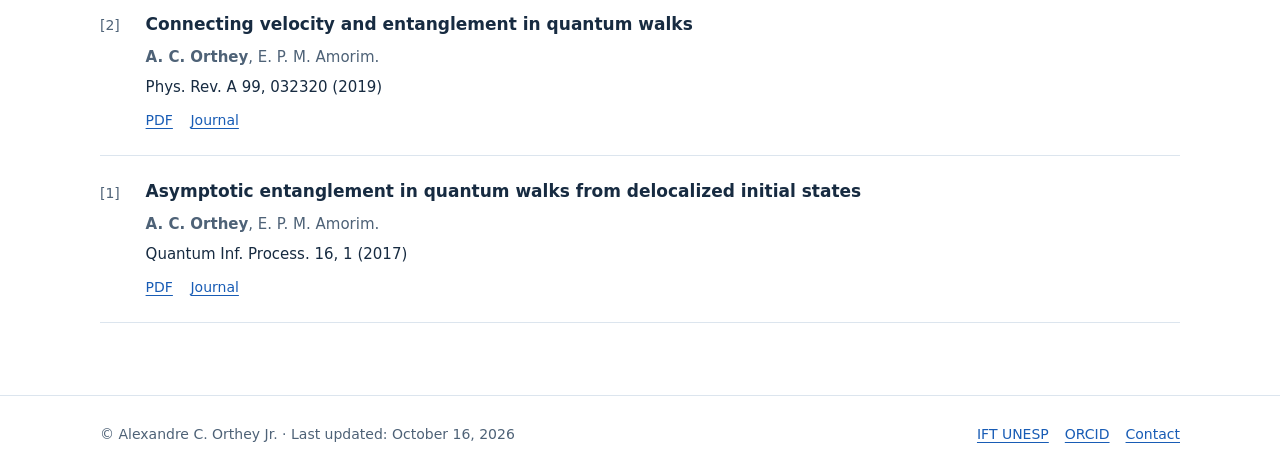
==== commit 976f736e: "Move PhD announcement to an Open positions page" ====
--- a/index.html
+++ b/index.html
@@ -44,6 +44,7 @@
                   <li><a href="group.html">Members</a></li>
                   <li><a href="news.html">News</a></li>
                   <li><a href="visitors.html">Visitors</a></li>
+                  <li><a href="open-positions.html">Open positions</a></li>
                 </ul>
               </details>
             </li>
@@ -259,7 +260,7 @@
   </main>
   <footer class="site-footer">
     <div class="wrap footer-inner">
-      <p>© Alexandre C. Orthey Jr. <span aria-hidden="true">·</span> Last updated: September 30, 2026</p>
+      <p>© Alexandre C. Orthey Jr. <span aria-hidden="true">·</span> Last updated: October 16, 2026</p>
       <div class="footer-links"><a href="https://www.ift.unesp.br/#!/en">IFT UNESP</a> <a href="https://orcid.org/0000-0001-8111-3944">ORCID</a> <a href="contact.html">Contact</a></div>
     </div>
   </footer>
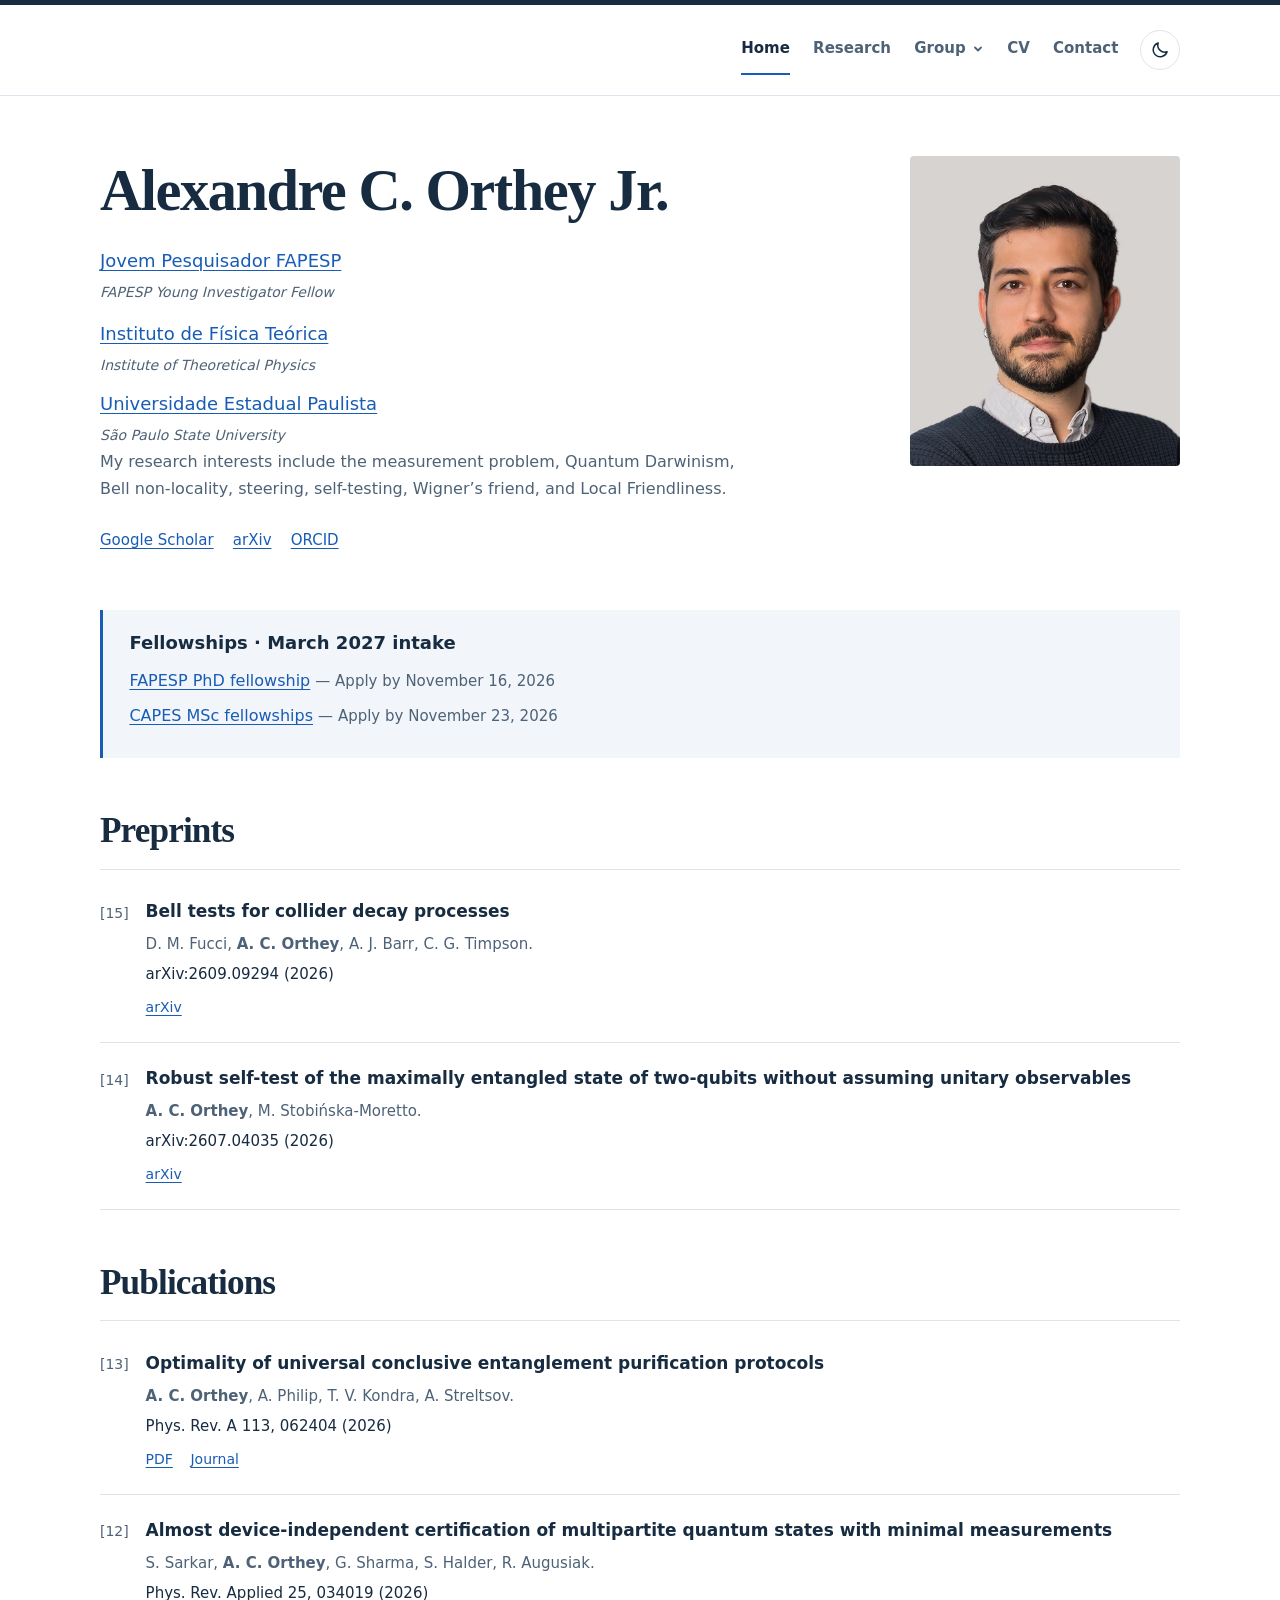
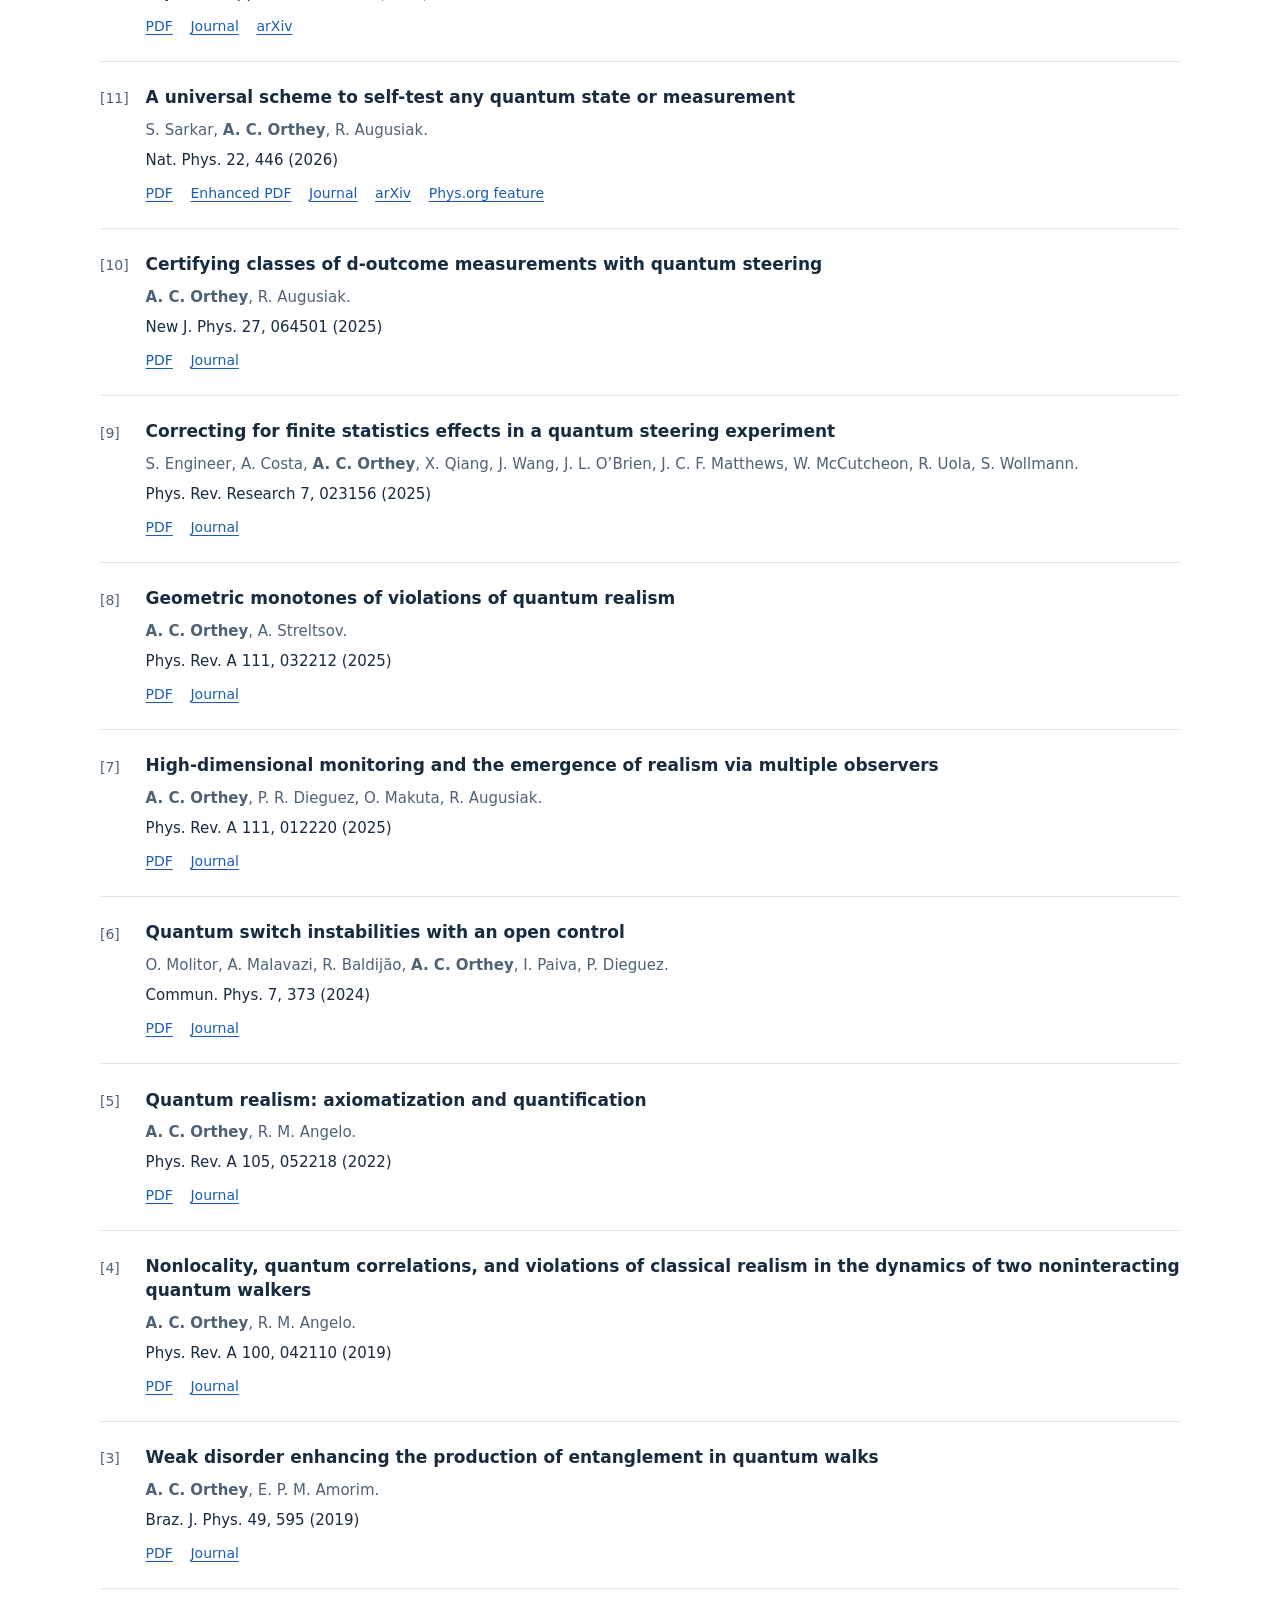
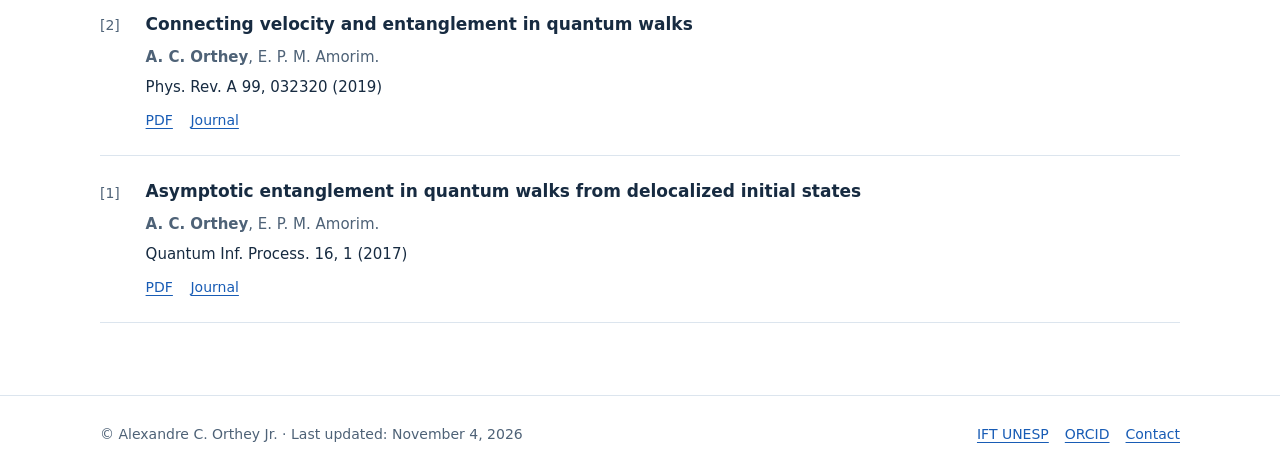
==== commit 570448b7: "Extend the FAPESP PhD application deadline to November 16" ====
--- a/index.html
+++ b/index.html
@@ -92,7 +92,7 @@
     <!-- OPPORTUNITIES: update these dates when a call changes. -->
     <section class="opportunities" aria-labelledby="opportunities-title">
       <h2 id="opportunities-title">Fellowships · March 2027 intake</h2>
-      <p><a href="https://fapesp.br/oportunidades/9779/">FAPESP PhD fellowship</a> <span class="deadline">— Apply by November 11, 2026</span></p>
+      <p><a href="https://fapesp.br/oportunidades/9779/">FAPESP PhD fellowship</a> <span class="deadline">— Apply by November 16, 2026</span></p>
       <p><a href="https://www.ift.unesp.br/#!/pesquisa/ingresso/">CAPES MSc fellowships</a> <span class="deadline">— Apply by November 23, 2026</span></p>
     </section>
 
@@ -260,7 +260,7 @@
   </main>
   <footer class="site-footer">
     <div class="wrap footer-inner">
-      <p>© Alexandre C. Orthey Jr. <span aria-hidden="true">·</span> Last updated: October 16, 2026</p>
+      <p>© Alexandre C. Orthey Jr. <span aria-hidden="true">·</span> Last updated: November 4, 2026</p>
       <div class="footer-links"><a href="https://www.ift.unesp.br/#!/en">IFT UNESP</a> <a href="https://orcid.org/0000-0001-8111-3944">ORCID</a> <a href="contact.html">Contact</a></div>
     </div>
   </footer>
--- a/assets/style.css
+++ b/assets/style.css
@@ -130,6 +130,8 @@
 .timeline-date { color: var(--muted); font-size: .9375rem; font-variant-numeric: tabular-nums; }
 .timeline-entry p { margin: .4rem 0 0; }
 .timeline-entry .detail { color: var(--muted); font-size: .9375rem; }
+.cv-timeline .timeline-entry { grid-template-columns: 145px 96px minmax(0, 1fr); align-items: start; }
+.timeline-logo { width: 96px; height: 96px; padding: 8px; object-fit: contain; background: #fff; border: 1px solid #dce5ee; border-radius: 4px; }
 .contact-grid { display: grid; grid-template-columns: 1fr 1fr; gap: 4rem; padding-top: 1rem; }
 .contact-grid h2 { font-size: 1.75rem; }
 address { font-style: normal; }
@@ -171,6 +173,8 @@
   .member { display: grid; grid-template-columns: 115px minmax(0, 1fr); gap: 1.2rem; }
   .member img { height: 150px; margin: 0; }
   .timeline-entry { grid-template-columns: 1fr; gap: .55rem; }
+  .cv-timeline .timeline-entry { grid-template-columns: 96px minmax(0, 1fr); column-gap: 1rem; }
+  .cv-timeline .timeline-date { grid-column: 1 / -1; }
   .contact-grid { gap: 2.4rem; }
 }
 @media (prefers-reduced-motion: no-preference) {
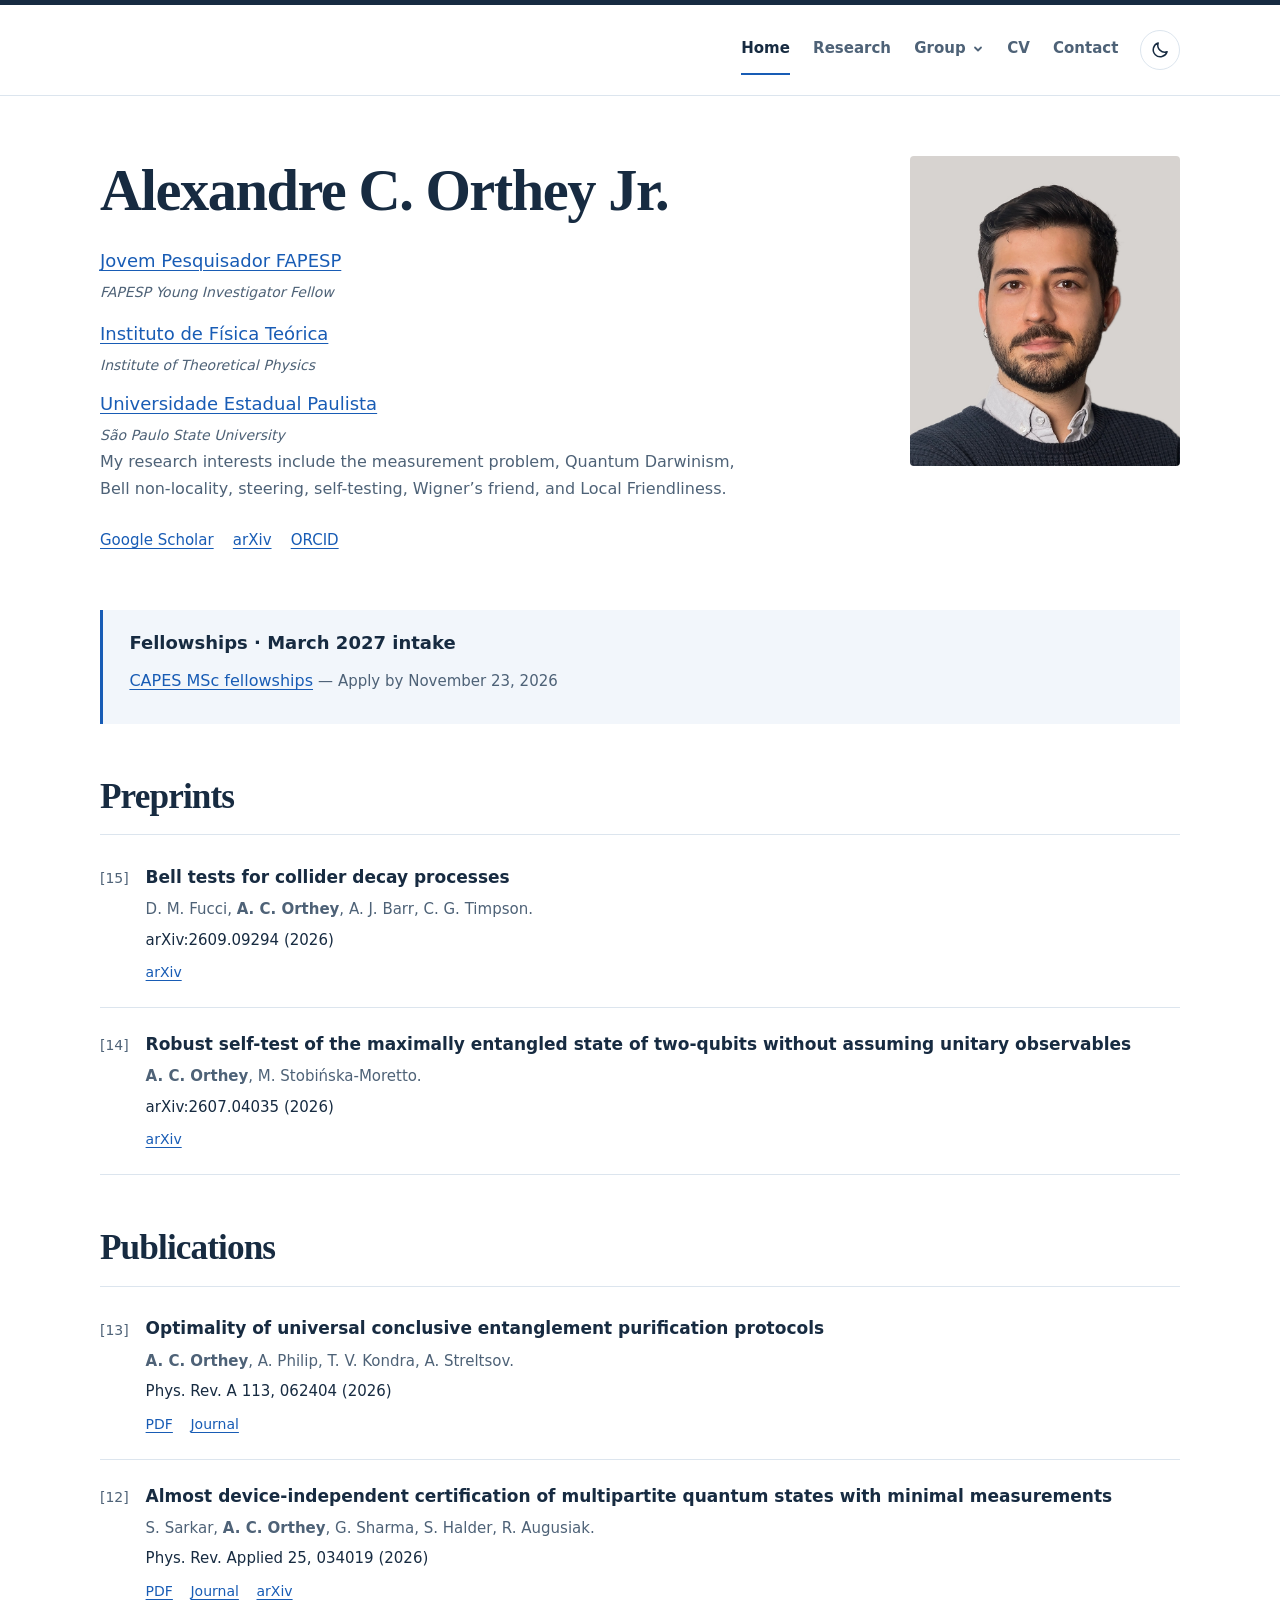
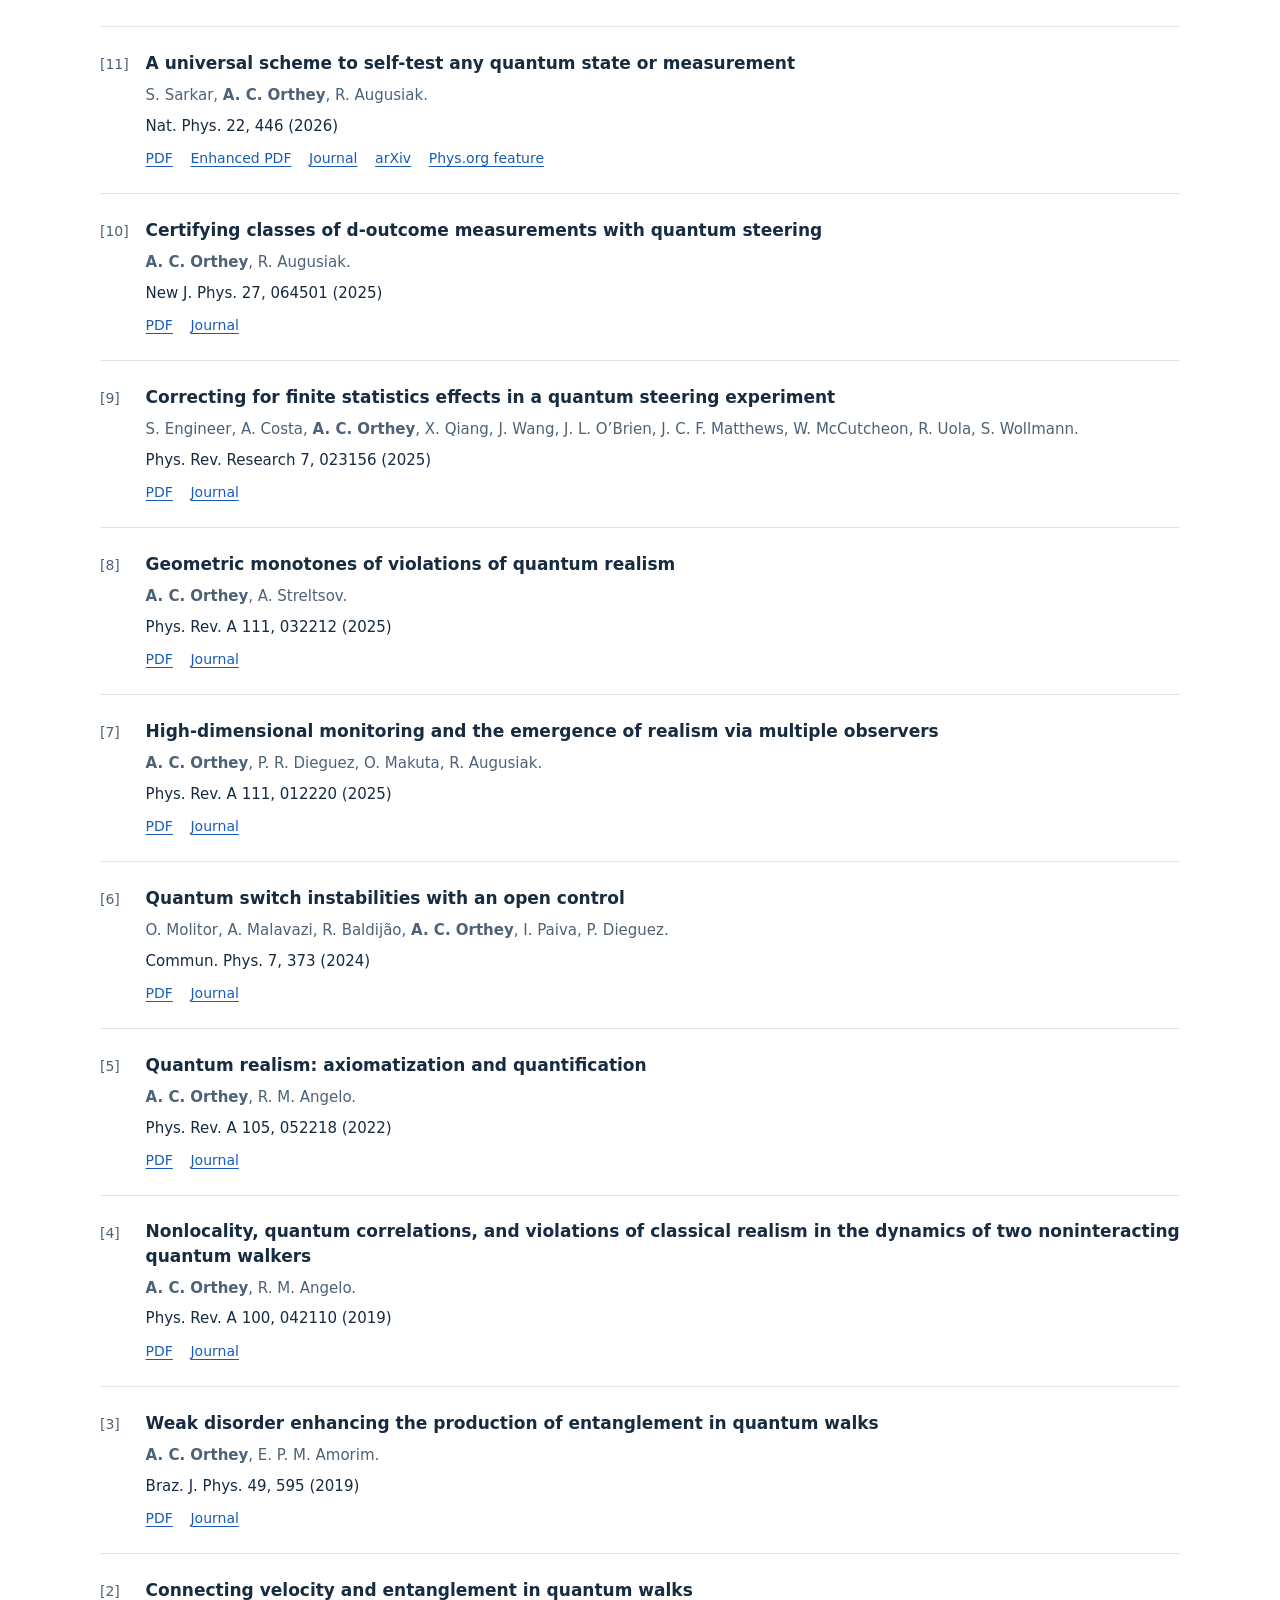
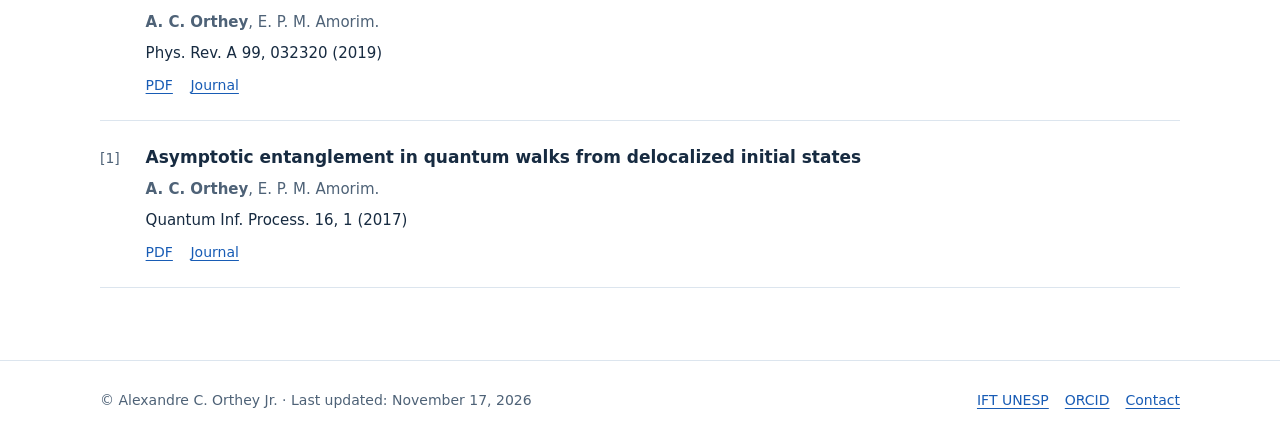
==== commit 5cd3b7eb: "Remove closed PhD ad and update open positions notice" ====
--- a/index.html
+++ b/index.html
@@ -92,7 +92,6 @@
     <!-- OPPORTUNITIES: update these dates when a call changes. -->
     <section class="opportunities" aria-labelledby="opportunities-title">
       <h2 id="opportunities-title">Fellowships · March 2027 intake</h2>
-      <p><a href="https://fapesp.br/oportunidades/9779/">FAPESP PhD fellowship</a> <span class="deadline">— Apply by November 16, 2026</span></p>
       <p><a href="https://www.ift.unesp.br/#!/pesquisa/ingresso/">CAPES MSc fellowships</a> <span class="deadline">— Apply by November 23, 2026</span></p>
     </section>
 
@@ -260,7 +259,7 @@
   </main>
   <footer class="site-footer">
     <div class="wrap footer-inner">
-      <p>© Alexandre C. Orthey Jr. <span aria-hidden="true">·</span> Last updated: November 4, 2026</p>
+      <p>© Alexandre C. Orthey Jr. <span aria-hidden="true">·</span> Last updated: November 17, 2026</p>
       <div class="footer-links"><a href="https://www.ift.unesp.br/#!/en">IFT UNESP</a> <a href="https://orcid.org/0000-0001-8111-3944">ORCID</a> <a href="contact.html">Contact</a></div>
     </div>
   </footer>
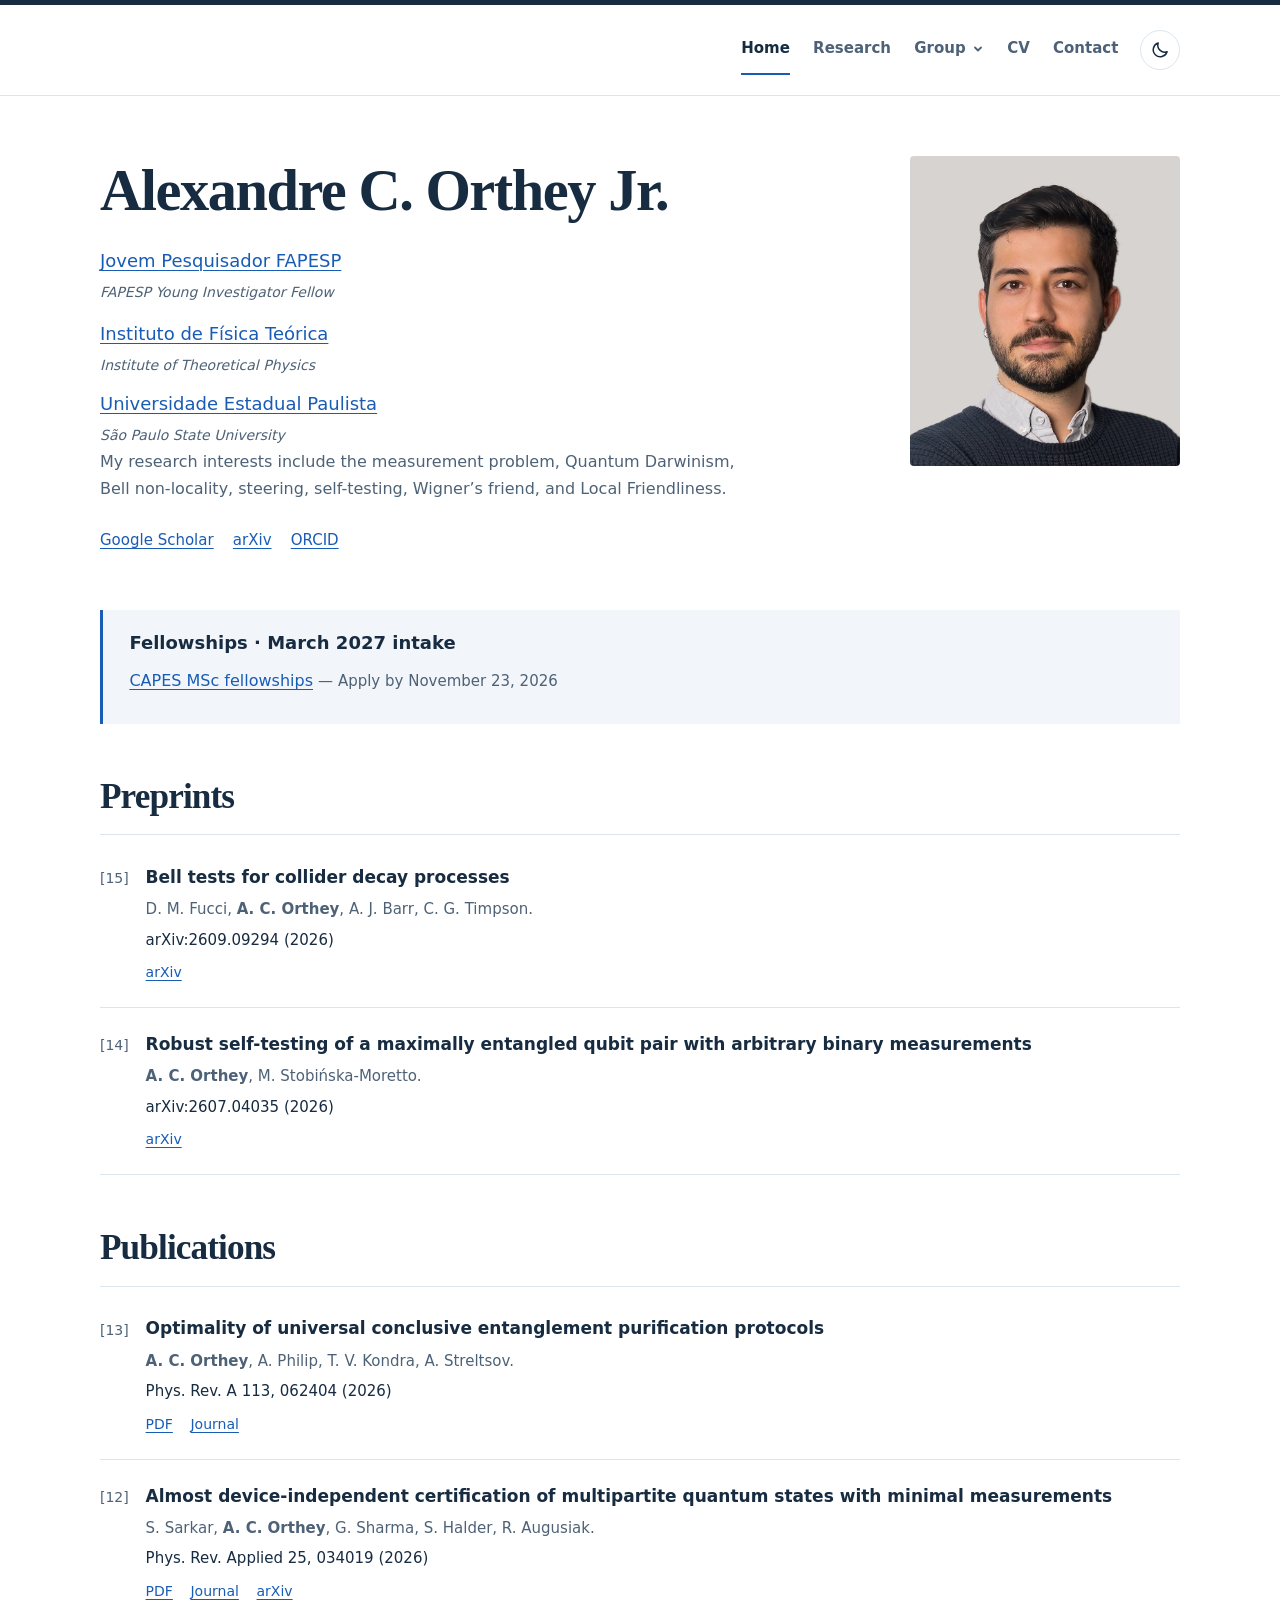
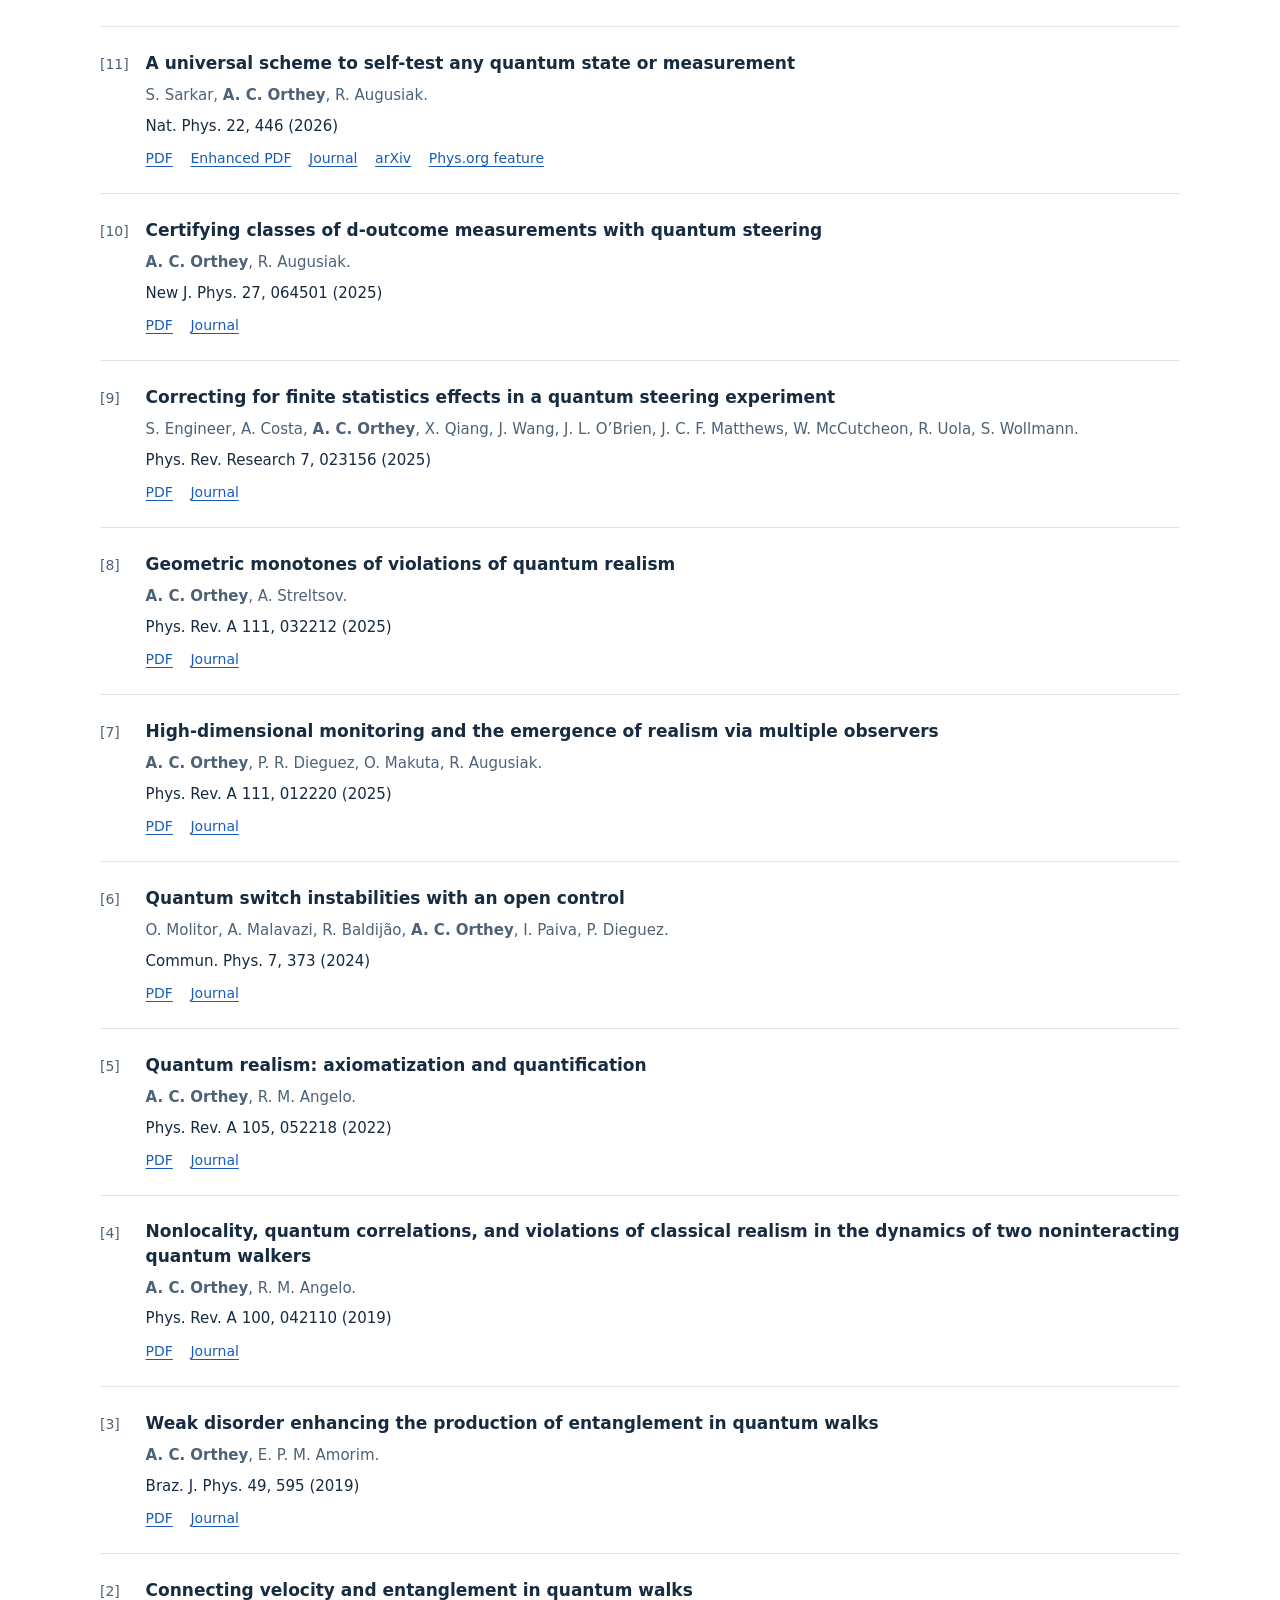
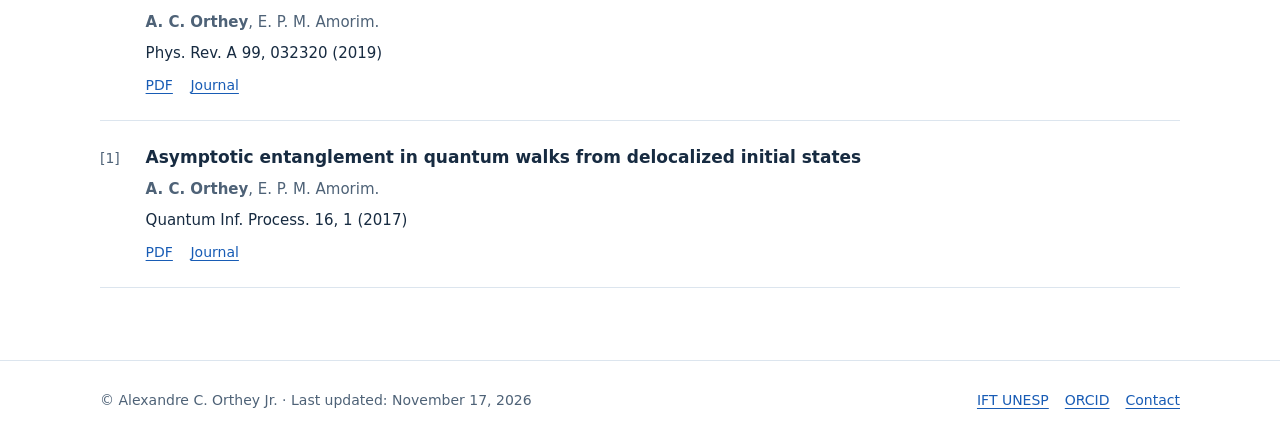
==== commit bdfecb6a: "Update publication title in index.html" ====
--- a/index.html
+++ b/index.html
@@ -112,7 +112,7 @@
       <li class="publication">
         <span class="publication-number">[14]</span>
         <div>
-          <span class="publication-title">Robust self-test of the maximally entangled state of two-qubits without assuming unitary observables</span>
+          <span class="publication-title">Robust self-testing of a maximally entangled qubit pair with arbitrary binary measurements</span>
           <p class="authors"><strong>A. C. Orthey</strong>, M. Stobińska-Moretto.</p>
           <p class="journal">arXiv:2607.04035 (2026)</p>
           <div class="publication-links"><a href="https://arxiv.org/abs/2607.04035">arXiv</a></div>
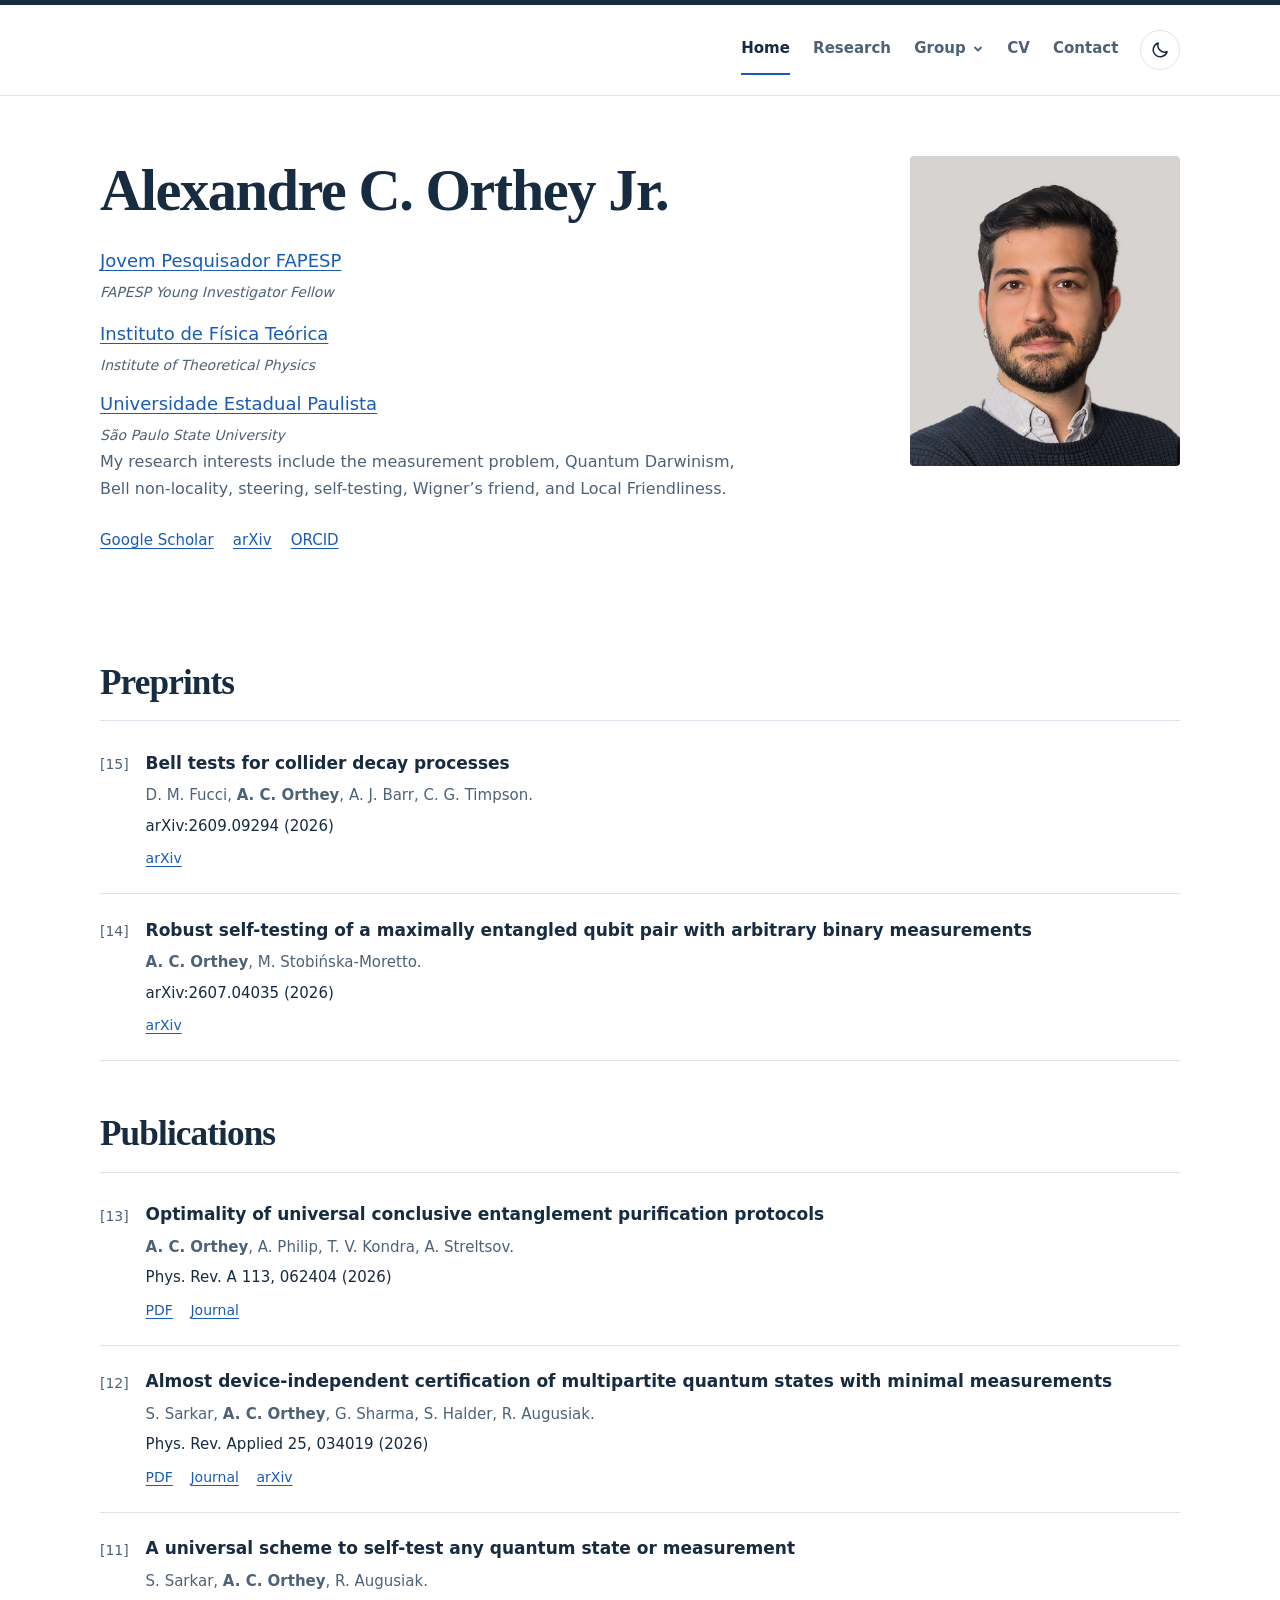
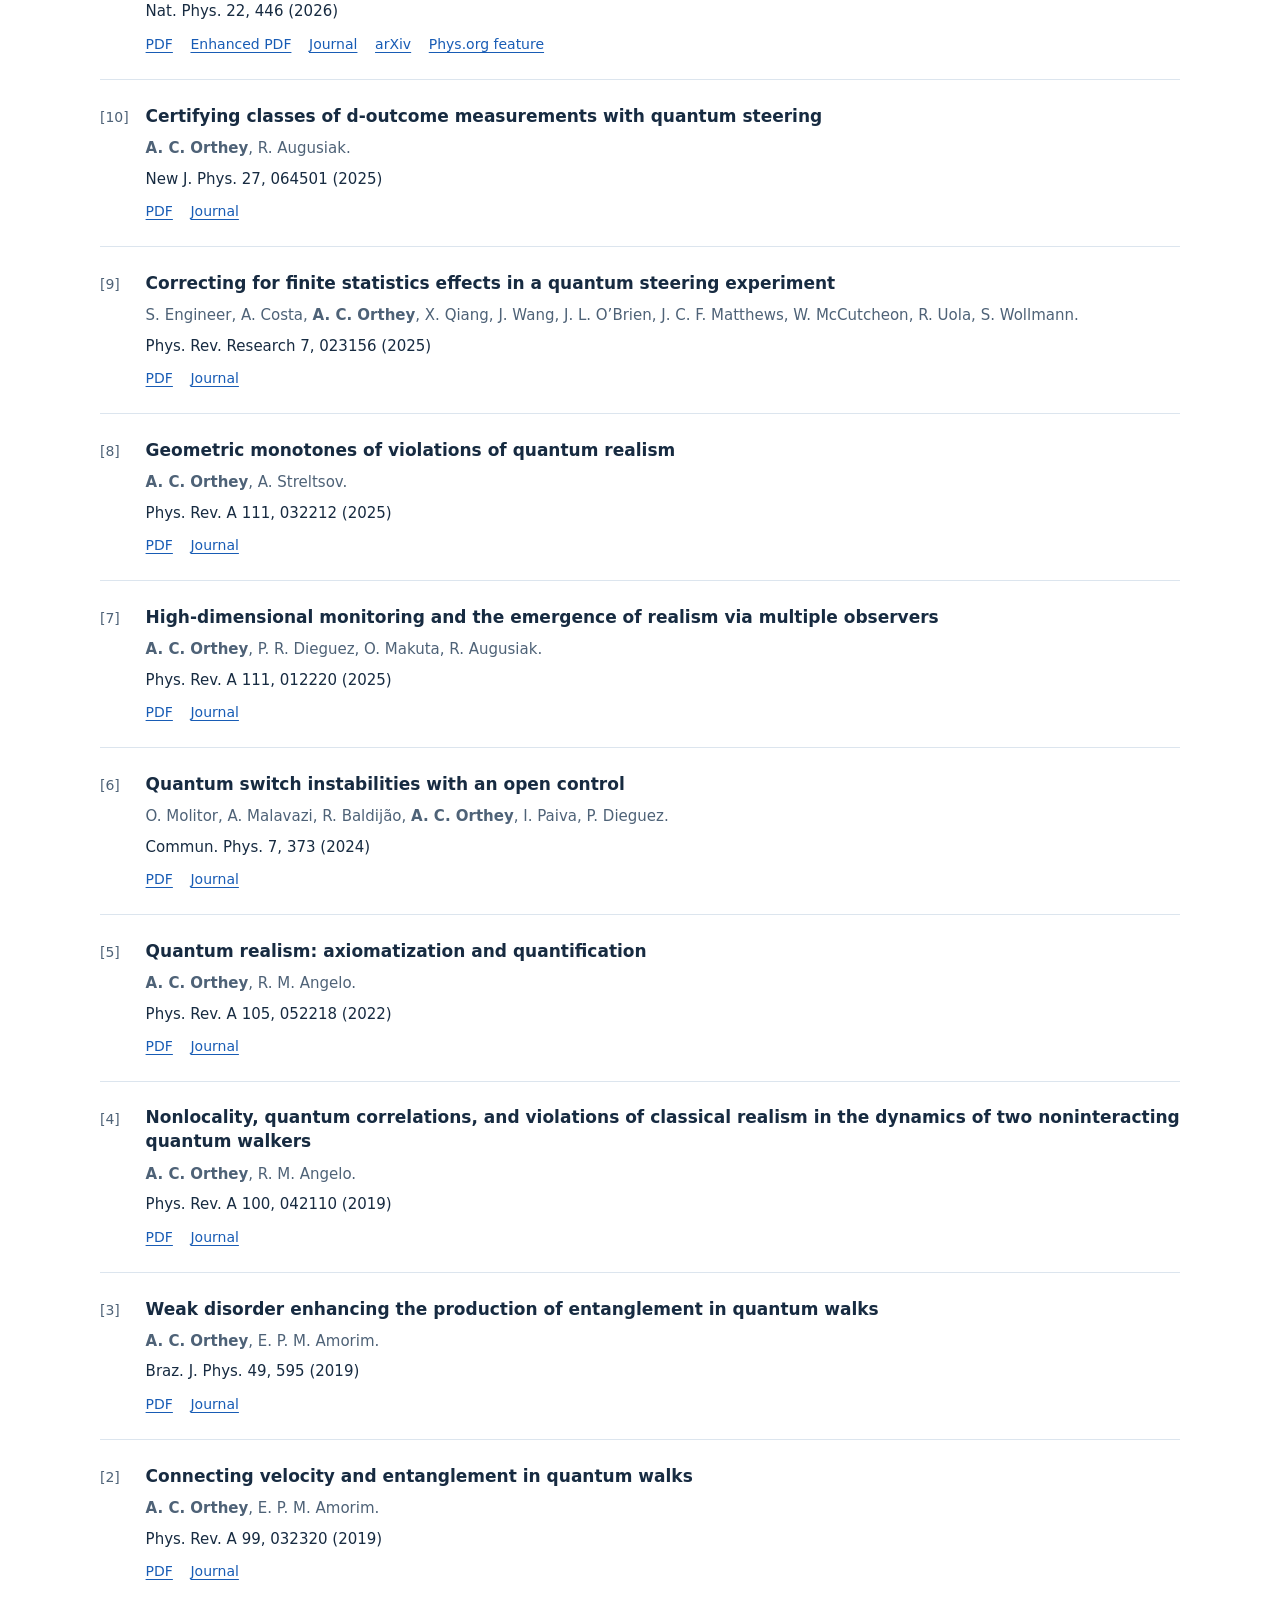
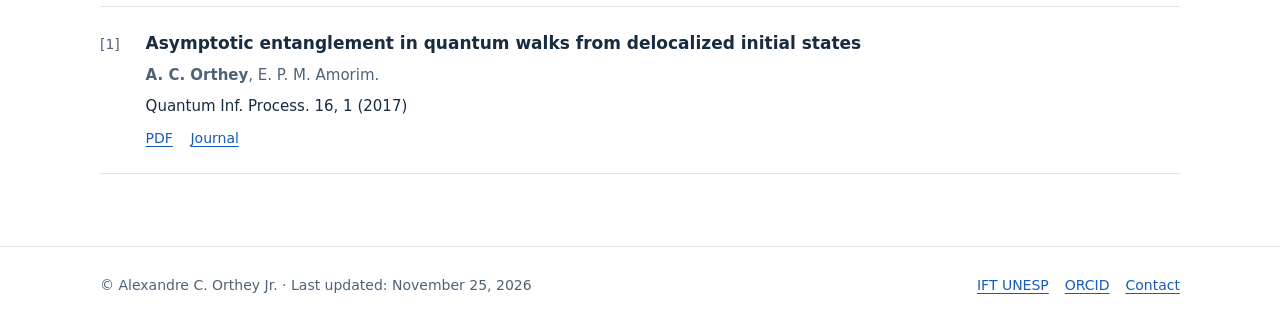
==== commit bcdece34: "Remove expired CAPES MSc fellowship advertisement" ====
--- a/index.html
+++ b/index.html
@@ -89,12 +89,6 @@
       <div class="hero-photo"><img class="portrait" src="assets/images/alexandre-orthey.jpg?v=20c31b17df38" alt="Alexandre C. Orthey Jr." width="270" height="310"></div>
     </section>
 
-    <!-- OPPORTUNITIES: update these dates when a call changes. -->
-    <section class="opportunities" aria-labelledby="opportunities-title">
-      <h2 id="opportunities-title">Fellowships · March 2027 intake</h2>
-      <p><a href="https://www.ift.unesp.br/#!/pesquisa/ingresso/">CAPES MSc fellowships</a> <span class="deadline">— Apply by November 23, 2026</span></p>
-    </section>
-
     <section class="section" aria-labelledby="preprints-title">
       <div class="section-heading"><h2 id="preprints-title">Preprints</h2></div>
       <ul class="publications">
@@ -259,7 +253,7 @@
   </main>
   <footer class="site-footer">
     <div class="wrap footer-inner">
-      <p>© Alexandre C. Orthey Jr. <span aria-hidden="true">·</span> Last updated: November 17, 2026</p>
+      <p>© Alexandre C. Orthey Jr. <span aria-hidden="true">·</span> Last updated: November 25, 2026</p>
       <div class="footer-links"><a href="https://www.ift.unesp.br/#!/en">IFT UNESP</a> <a href="https://orcid.org/0000-0001-8111-3944">ORCID</a> <a href="contact.html">Contact</a></div>
     </div>
   </footer>
